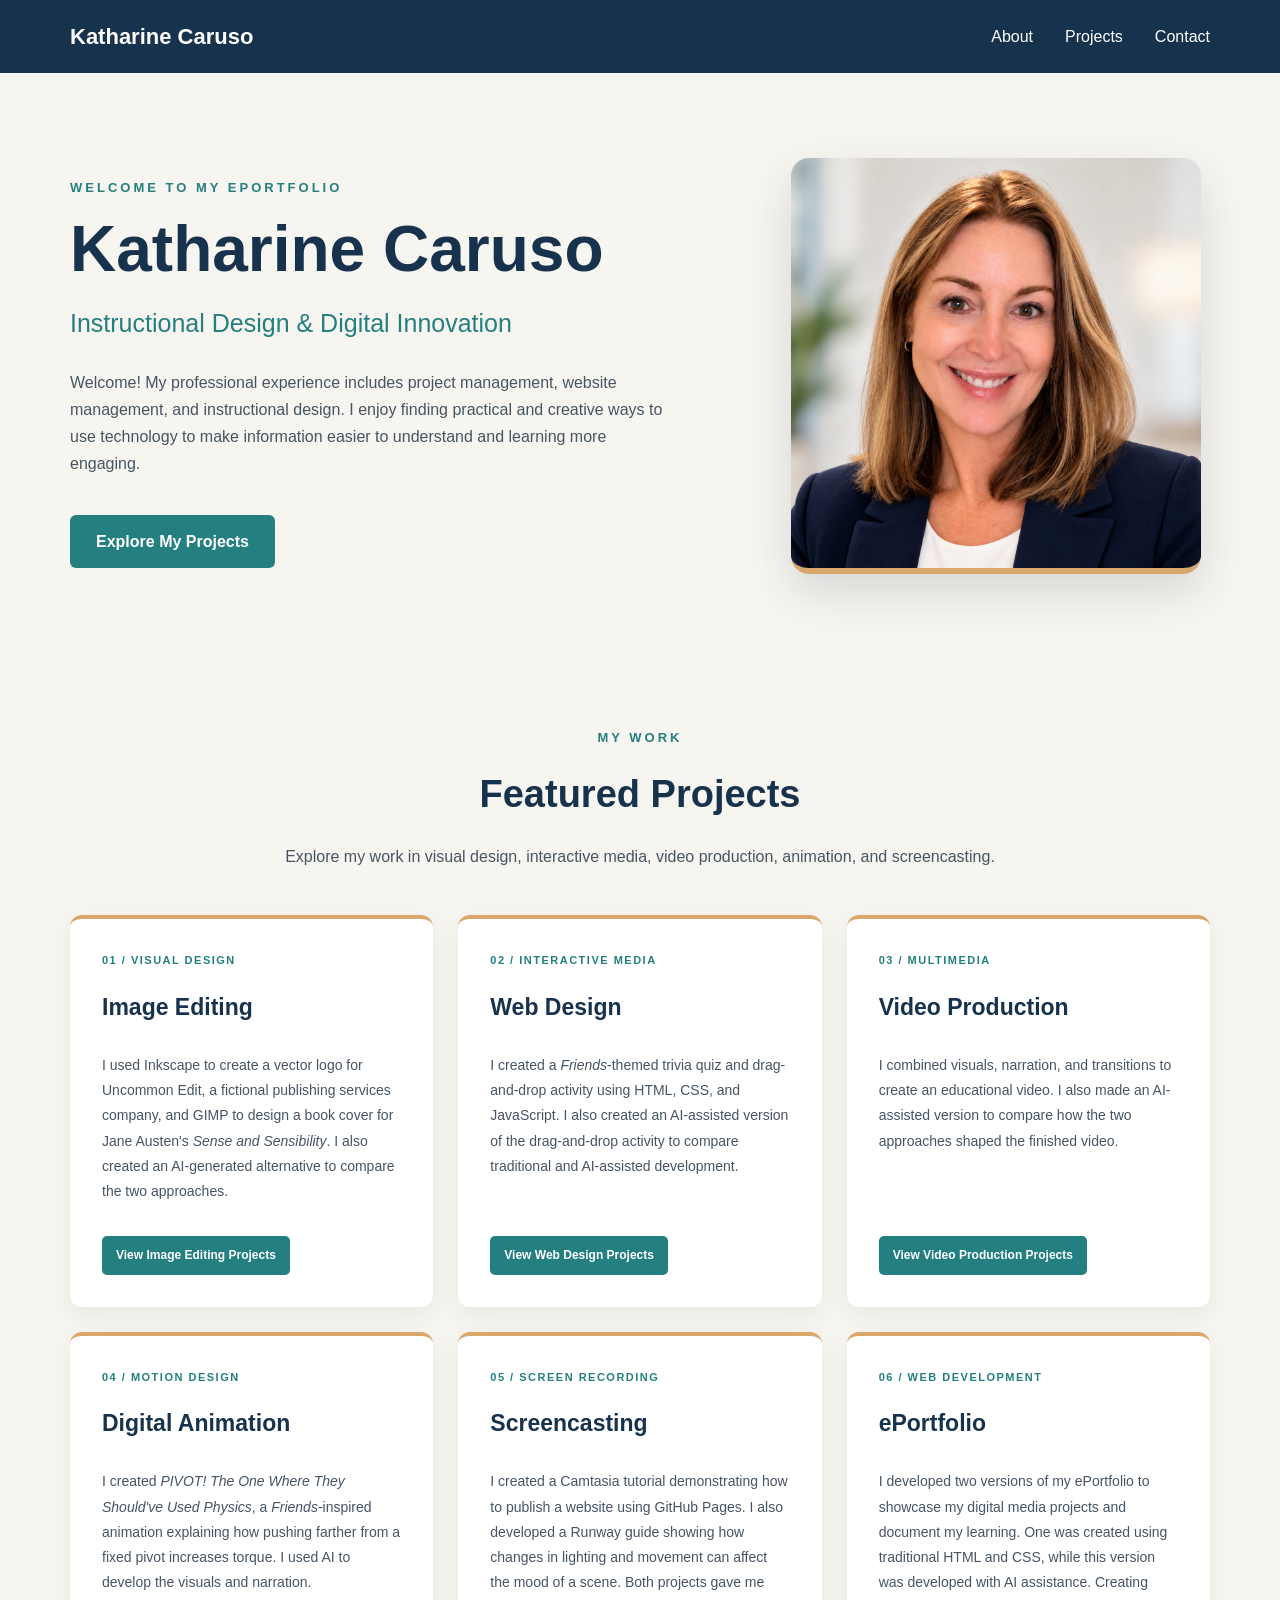
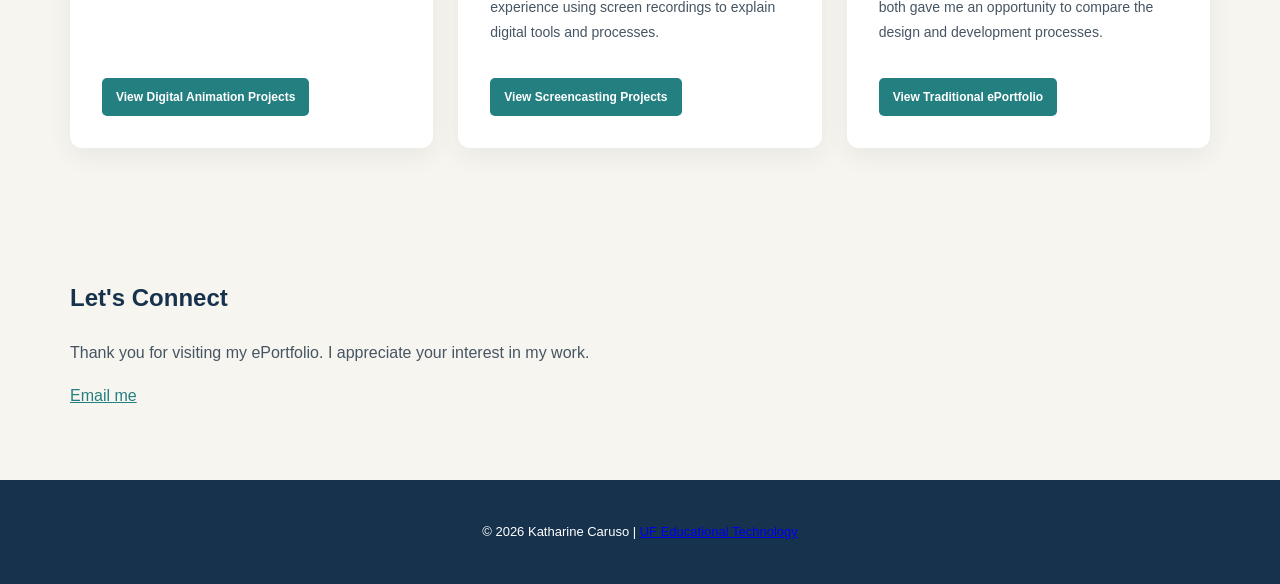
==== index.html @ aca5d49a "Update index.html" ====
<!DOCTYPE html>
<html lang="en">
<head>
    <meta charset="UTF-8">
    <meta name="viewport" content="width=device-width, initial-scale=1.0">
    <title>Katharine Caruso | Instructional Design & Digital Innovation</title>
    <link rel="stylesheet" href="style.css">
    <style>
        #projects .project-card {
            display: flex;
            flex-direction: column;
        }

        #projects .project-card:hover {
            transform: none;
        }

        #projects .project-links {
            margin-top: auto;
            padding-top: 18px;
        }

        #contact a {
            color: var(--teal);
            overflow-wrap: anywhere;
        }
    </style>
</head>
<body>

    <header class="site-header">
        <nav class="navigation">
            <a class="site-name" href="index.html">Katharine Caruso</a>

            <div class="nav-links">
                <a href="#about">About</a>
                <a href="#projects">Projects</a>
                <a href="#contact">Contact</a>
            </div>
        </nav>
    </header>

    <main>
        <section class="hero" id="about">
            <div class="hero-text">
                <p class="eyebrow">WELCOME TO MY EPORTFOLIO</p>

                <h1>Katharine Caruso</h1>

                <h2>Instructional Design &amp; Digital Innovation</h2>

                <p>
                    Welcome! My professional experience includes project
                    management, website management, and instructional design.
                    I enjoy finding practical and creative ways to use
                    technology to make information easier to understand
                    and learning more engaging.
                </p>

                <a class="primary-button" href="#projects">
                    Explore My Projects
                </a>
            </div>

            <div class="hero-photo">
                <img src="kate-headshot.png"
                     alt="Professional portrait of Katharine Caruso">
            </div>
        </section>

        <section class="projects" id="projects">
            <div class="section-heading">
                <p class="eyebrow">MY WORK</p>
                <h2>Featured Projects</h2>
                <p>
                    Explore my work in visual design, interactive media,
                    video production, animation, and screencasting.
                </p>
            </div>

            <div class="project-grid">

                <article class="project-card">
                    <span class="project-number">01 / VISUAL DESIGN</span>
                    <h3>Image Editing</h3>
                    <p>
                        I used Inkscape to create a vector logo for
                        Uncommon Edit, a fictional publishing services
                        company, and GIMP to design a book cover for
                        Jane Austen's <em>Sense and Sensibility</em>.
                        I also created an AI-generated alternative
                        to compare the two approaches.
                    </p>

                    <div class="project-links">
                        <a href="image.html" class="project-link">View Image Editing Projects</a>
                    </div>
                </article>

                <article class="project-card">
                    <span class="project-number">02 / INTERACTIVE MEDIA</span>
                    <h3>Web Design</h3>
                    <p>
                        I created a <em>Friends</em>-themed trivia quiz
                        and drag-and-drop activity using HTML, CSS,
                        and JavaScript. I also created an AI-assisted
                        version of the drag-and-drop activity to compare
                        traditional and AI-assisted development.
                    </p>

                    <div class="project-links">
                        <a href="web.html" class="project-link">View Web Design Projects</a>
                    </div>
                </article>

                <article class="project-card">
                    <span class="project-number">03 / MULTIMEDIA</span>
                    <h3>Video Production</h3>
                    <p>
                        I combined visuals, narration, and transitions
                        to create an educational video. I also made an
                        AI-assisted version to compare how the two
                        approaches shaped the finished video.
                    </p>

                    <div class="project-links">
                        <a href="video.html" class="project-link">View Video Production Projects</a>
                    </div>
                </article>

                <article class="project-card">
                    <span class="project-number">04 / MOTION DESIGN</span>
                    <h3>Digital Animation</h3>
                    <p>
                        I created <em>PIVOT! The One Where They Should've
                        Used Physics</em>, a <em>Friends</em>-inspired
                        animation explaining how pushing farther from
                        a fixed pivot increases torque. I used AI
                        to develop the visuals and narration.
                    </p>

                    <div class="project-links">
                        <a href="animation.html" class="project-link">View Digital Animation Projects</a>
                    </div>
                </article>

                <article class="project-card">
                    <span class="project-number">05 / SCREEN RECORDING</span>
                    <h3>Screencasting</h3>
                    <p>
                        I created a Camtasia tutorial demonstrating
                        how to publish a website using GitHub Pages.
                        I also developed a Runway guide showing how
                        changes in lighting and movement can affect
                        the mood of a scene. Both projects gave me
                        experience using screen recordings to explain
                        digital tools and processes.
                    </p>

                    <div class="project-links">
                        <a href="screencast.html" class="project-link">View Screencasting Projects</a>
                    </div>
                </article>

                <article class="project-card">
                    <span class="project-number">06 / WEB DEVELOPMENT</span>
                    <h3>ePortfolio</h3>
                    <p>
                        I developed two versions of my ePortfolio
                        to showcase my digital media projects and
                        document my learning. One was created using
                        traditional HTML and CSS, while this version
                        was developed with AI assistance. Creating
                        both gave me an opportunity to compare the
                        design and development processes.
                    </p>

                    <div class="project-links">
                        <a href="https://katecaruso.github.io/"
                           class="project-link">
                            View Traditional ePortfolio
                        </a>
                    </div>
                </article>

            </div>
        </section>

        <section class="contact" id="contact">
            <h2>Let's Connect</h2>
            <p>
                Thank you for visiting my ePortfolio.
                I appreciate your interest in my work.
            </p>
            <p>
                <a href="mailto:katharinecaruso@ufl.edu">Email me</a>
            </p>
        </section>
    </main>

    <footer class="site-footer">
        <p>
            &copy; 2026 Katharine Caruso |
            <a href="https://education.ufl.edu/educational-technology/">
                UF Educational Technology
            </a>
        </p>
    </footer>

</body>
</html>
---- style.css ----
/* Kate Caruso - AI-Enhanced ePortfolio */

:root {
    --navy: #17324D;
    --teal: #247F80;
    --ivory: #F7F5EF;
    --gold: #D9A76C;
    --text: #465563;
}

* {
    box-sizing: border-box;
}

html {
    scroll-behavior: smooth;
}

body {
    margin: 0;
    background: var(--ivory);
    color: var(--text);
    font-family: 'Segoe UI', Arial, sans-serif;
    line-height: 1.7;
}

/* Navigation */

.site-header {
    background: var(--navy);
}

.navigation {
    max-width: 1200px;
    margin: 0 auto;
    padding: 18px 30px;
    display: flex;
    justify-content: space-between;
    align-items: center;
}

.site-name {
    color: white;
    font-size: 22px;
    font-weight: 600;
    text-decoration: none;
}

.nav-links {
    display: flex;
    gap: 32px;
}

.nav-links a {
    color: white;
    text-decoration: none;
}

.nav-links a:hover {
    color: var(--gold);
}

/* Introduction */

.hero {
    max-width: 1200px;
    margin: 0 auto;
    padding: 85px 30px;
    display: grid;
    grid-template-columns: 1.2fr 0.8fr;
    gap: 70px;
    align-items: center;
}

.eyebrow {
    color: var(--teal);
    font-size: 13px;
    font-weight: 700;
    letter-spacing: 3px;
}

.hero h1 {
    color: var(--navy);
    font-size: 64px;
    line-height: 1.1;
    margin: 15px 0;
}

.hero h2 {
    color: var(--teal);
    font-size: 25px;
    font-weight: 500;
    line-height: 1.4;
    margin-bottom: 28px;
}

.hero-text p {
    max-width: 600px;
}

.primary-button {
    display: inline-block;
    margin-top: 22px;
    padding: 13px 26px;
    background: var(--teal);
    color: white;
    text-decoration: none;
    border-radius: 6px;
    font-weight: 600;
}

.primary-button:hover {
    background: var(--navy);
}

/* Headshot */

.hero-photo img {
    display: block;
    width: 100%;
    max-width: 410px;
    margin: 0 auto;
    border-radius: 18px;
    border-bottom: 6px solid var(--gold);
    box-shadow: 0 18px 45px rgba(23, 50, 77, 0.15);
}

/* Temporary styling for lower sections */

.projects,
.contact {
    max-width: 1200px;
    margin: 0 auto;
    padding: 55px 30px;
}

.projects h2,
.contact h2 {
    color: var(--navy);
}

.site-footer {
    padding: 28px;
    text-align: center;
    background: var(--navy);
    color: white;
    font-size: 13px;
}

/* Smaller screens */

@media (max-width: 768px) {
    .navigation {
        flex-direction: column;
        gap: 15px;
    }

    .nav-links {
        gap: 18px;
        flex-wrap: wrap;
        justify-content: center;
    }

    .hero {
        grid-template-columns: 1fr;
        padding: 45px 24px;
        gap: 35px;
    }

    .hero h1 {
        font-size: 46px;
    }

    .hero-photo img {
        max-width: 330px;
    }
}

/* Featured Project Cards */

.section-heading {
    text-align: center;
    margin-bottom: 45px;
}

.section-heading h2 {
    font-size: 38px;
    margin: 10px 0;
}

.project-grid {
    display: grid;
    grid-template-columns: repeat(3, 1fr);
    gap: 25px;
}

.project-card {
    background: #FFFFFF;
    padding: 32px;
    border-radius: 12px;
    border-top: 4px solid var(--gold);
    box-shadow: 0 8px 25px rgba(23, 50, 77, 0.07);
    transition: transform 0.3s ease, box-shadow 0.3s ease;
}

.project-card:hover {
    transform: translateY(-6px);
    box-shadow: 0 15px 35px rgba(23, 50, 77, 0.13);
}

.project-number {
    color: var(--teal);
    font-size: 11px;
    font-weight: 700;
    letter-spacing: 1.5px;
}

.project-card h3 {
    color: var(--navy);
    font-size: 23px;
    margin: 18px 0 12px;
}

.project-card p {
    font-size: 14px;
    line-height: 1.8;
}

.project-status {
    display: inline-block;
    margin-top: 15px;
    padding: 6px 14px;
    border-radius: 20px;
    background: #E4F2EF;
    color: var(--teal);
    font-size: 12px;
    font-weight: 600;
}

.project-status.upcoming {
    background: #F4EEE5;
    color: #8A6740;
}

/* Responsive Project Grid */

@media (max-width: 900px) {
    .project-grid {
        grid-template-columns: repeat(2, 1fr);
    }
}

@media (max-width: 600px) {
    .project-grid {
        grid-template-columns: 1fr;
    }
}

/* Project Links */

.project-links {
    display: flex;
    flex-wrap: wrap;
    gap: 10px;
    margin-top: 18px;
}

.project-link {
    display: inline-block;
    padding: 9px 14px;
    background: var(--teal);
    color: #FFFFFF;
    text-decoration: none;
    border-radius: 5px;
    font-size: 12px;
    font-weight: 600;
    transition: background 0.2s ease;
}

.project-link:hover {
    background: var(--navy);
}

/* Image Editing page */

.image-editing .image-page {
    max-width: 1200px;
    margin: 0 auto;
    padding: clamp(36px, 6vw, 72px) clamp(20px, 4vw, 30px);
}

.image-editing h1,
.image-editing h2 {
    color: var(--navy);
    line-height: 1.2;
}

.image-editing .image-intro {
    max-width: 72ch;
}

.image-editing h1 {
    margin: 0 0 20px;
    font-size: clamp(36px, 6vw, 52px);
}

.image-editing h2 {
    margin: 0 0 20px;
    font-size: clamp(24px, 4vw, 32px);
}

.image-editing .image-project {
    margin-top: clamp(32px, 5vw, 56px);
    padding-top: clamp(24px, 4vw, 40px);
    border-top: 2px solid var(--gold);
}

.image-editing .logo-layout,
.image-editing .cover-layout {
    display: grid;
    gap: clamp(24px, 4vw, 48px);
}

.image-editing .logo-layout {
    grid-template-columns: minmax(0, 3fr) minmax(0, 2fr);
    align-items: center;
}

.image-editing .cover-layout {
    grid-template-columns: repeat(2, minmax(0, 1fr));
}

.image-editing .cover-layout h3 {
    margin: 0 0 16px;
    color: var(--teal);
    font-size: 20px;
    line-height: 1.35;
}

.image-editing .image-project img {
    display: block;
    width: 100%;
    height: auto;
}

.image-editing .logo-layout img {
    max-width: 390px;
    margin-inline: auto;
}

.image-editing .cover-layout img {
    max-width: 340px;
    margin: 0 auto 20px;
    aspect-ratio: 2 / 3;
    object-fit: contain;
    object-position: top center;
}

.image-editing .site-footer p {
    margin: 0;
}

.image-editing .site-footer a {
    color: var(--gold);
}

.image-editing .site-header a:focus-visible,
.image-editing .site-footer a:focus-visible {
    outline: 2px solid var(--gold);
    outline-offset: 4px;
}

@media (max-width: 640px) {
    .image-editing .logo-layout,
    .image-editing .cover-layout {
        grid-template-columns: minmax(0, 1fr);
    }
}
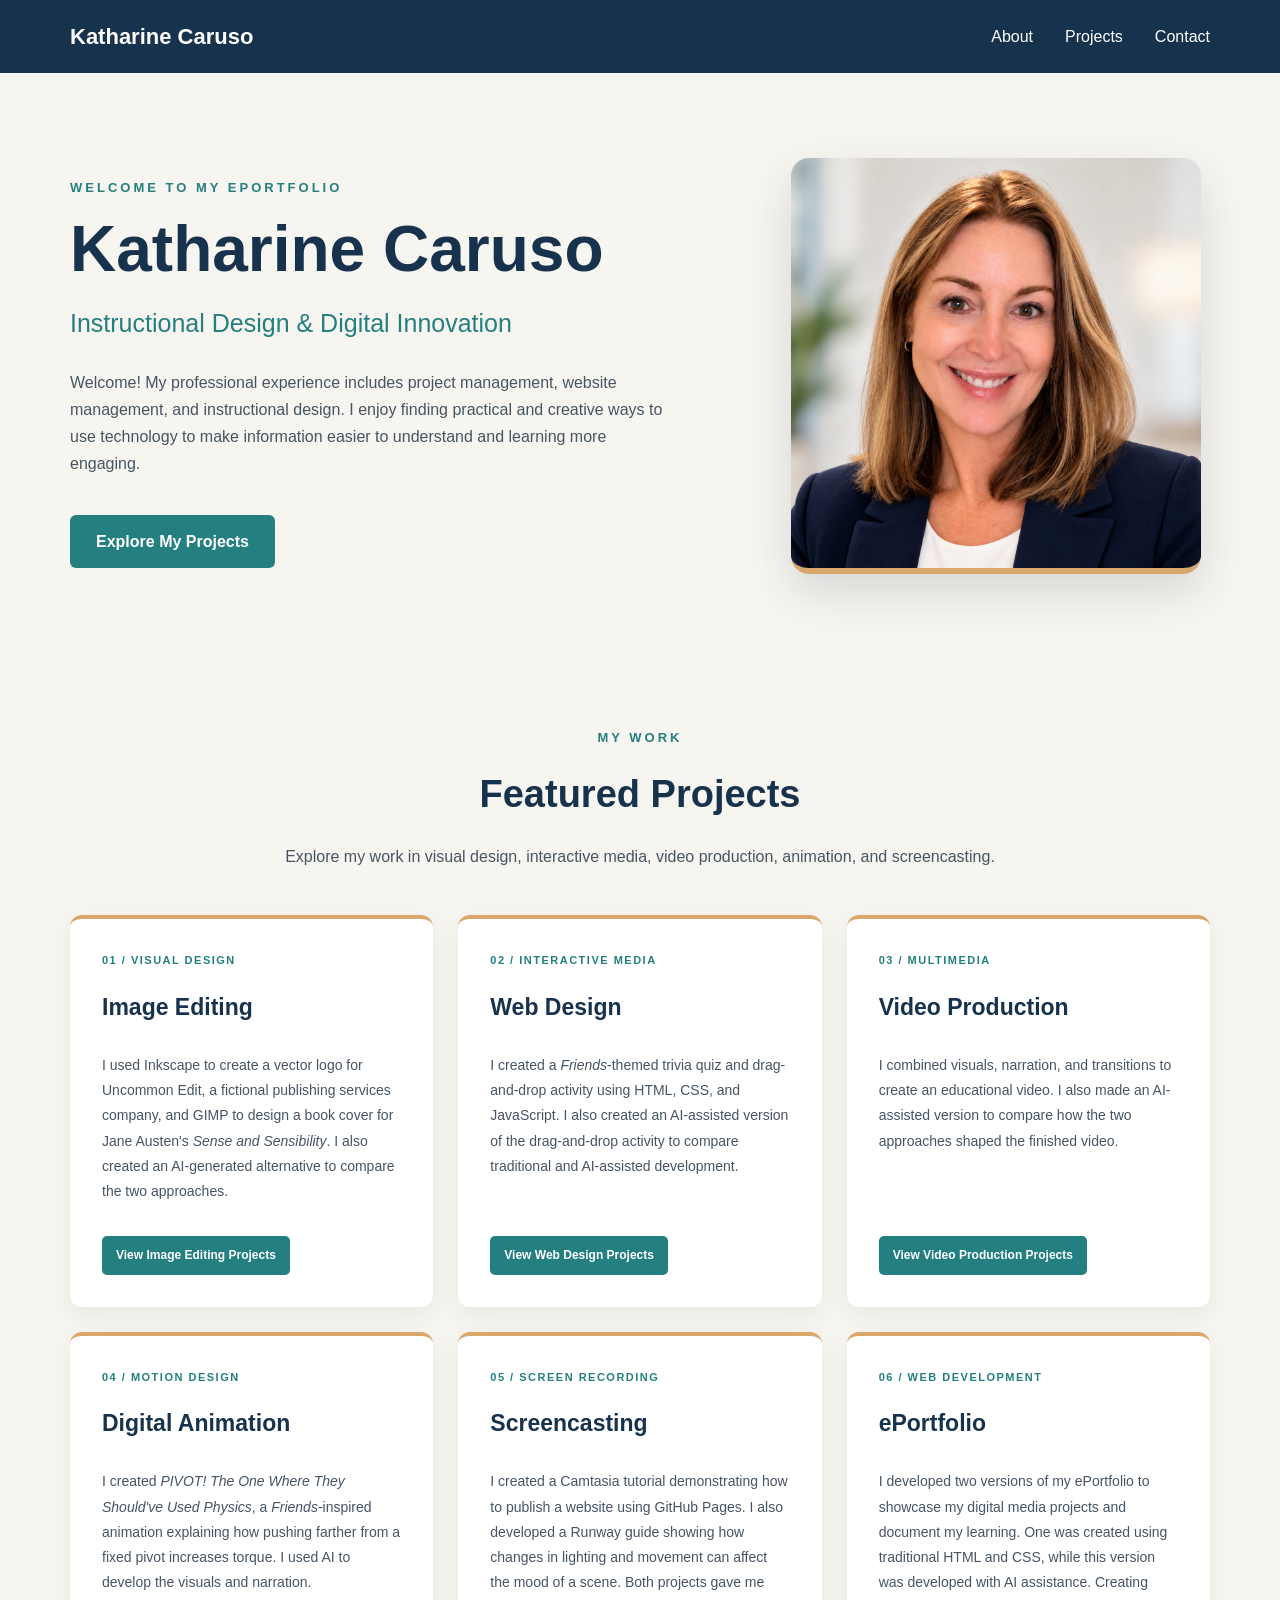
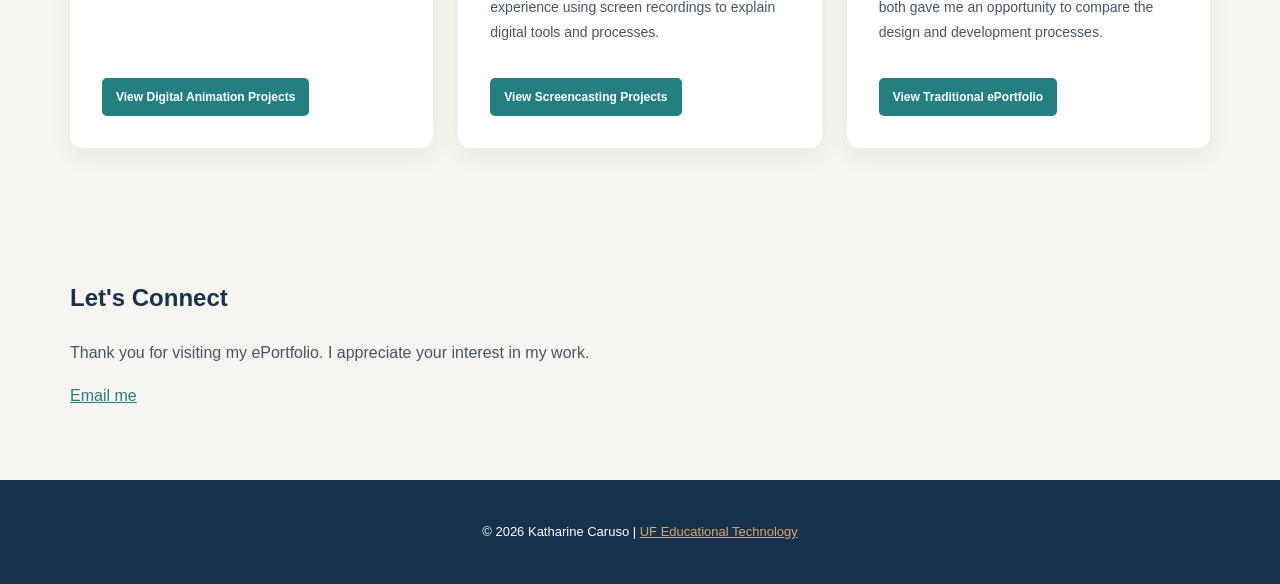
==== commit 45170f02: "Update index.html" ====
--- a/index.html
+++ b/index.html
@@ -24,6 +24,11 @@
             color: var(--teal);
             overflow-wrap: anywhere;
         }
+
+        .site-footer a:link,
+        .site-footer a:visited {
+            color: var(--gold);
+        }
     </style>
 </head>
 <body>
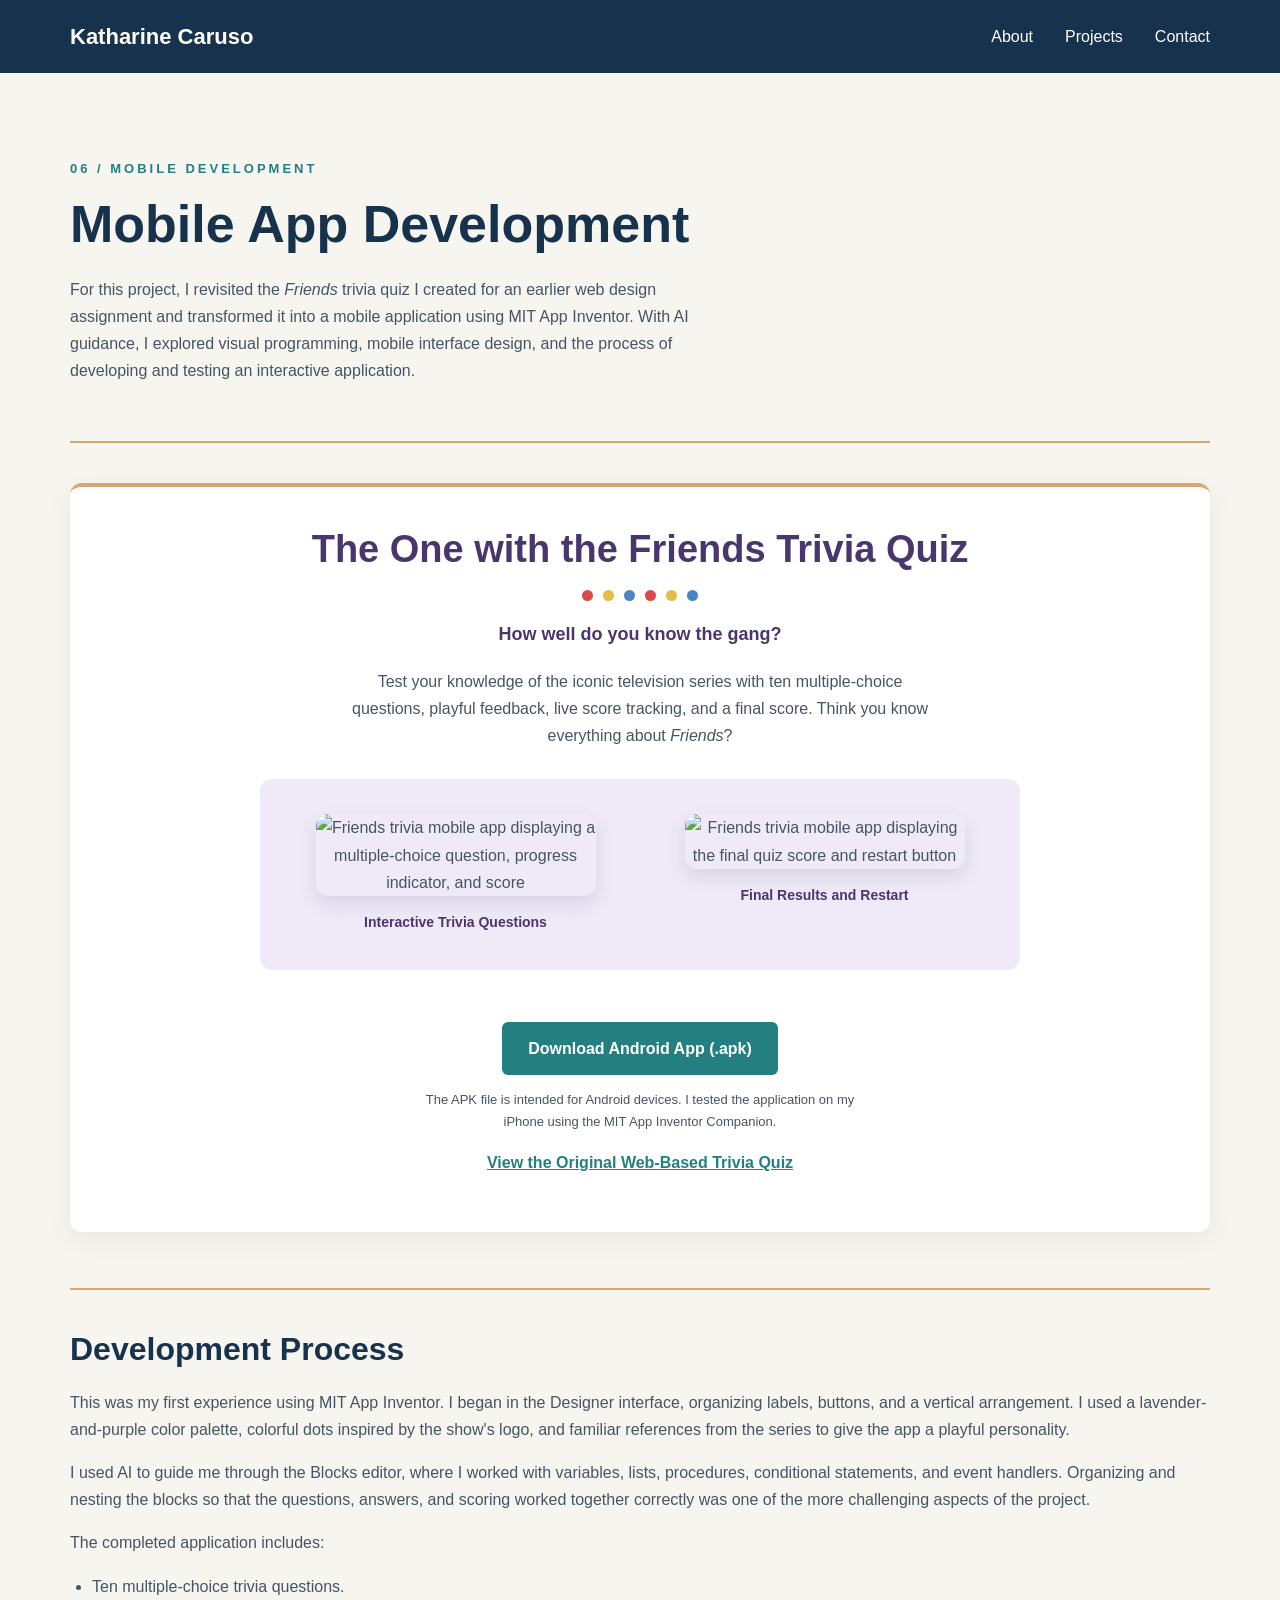
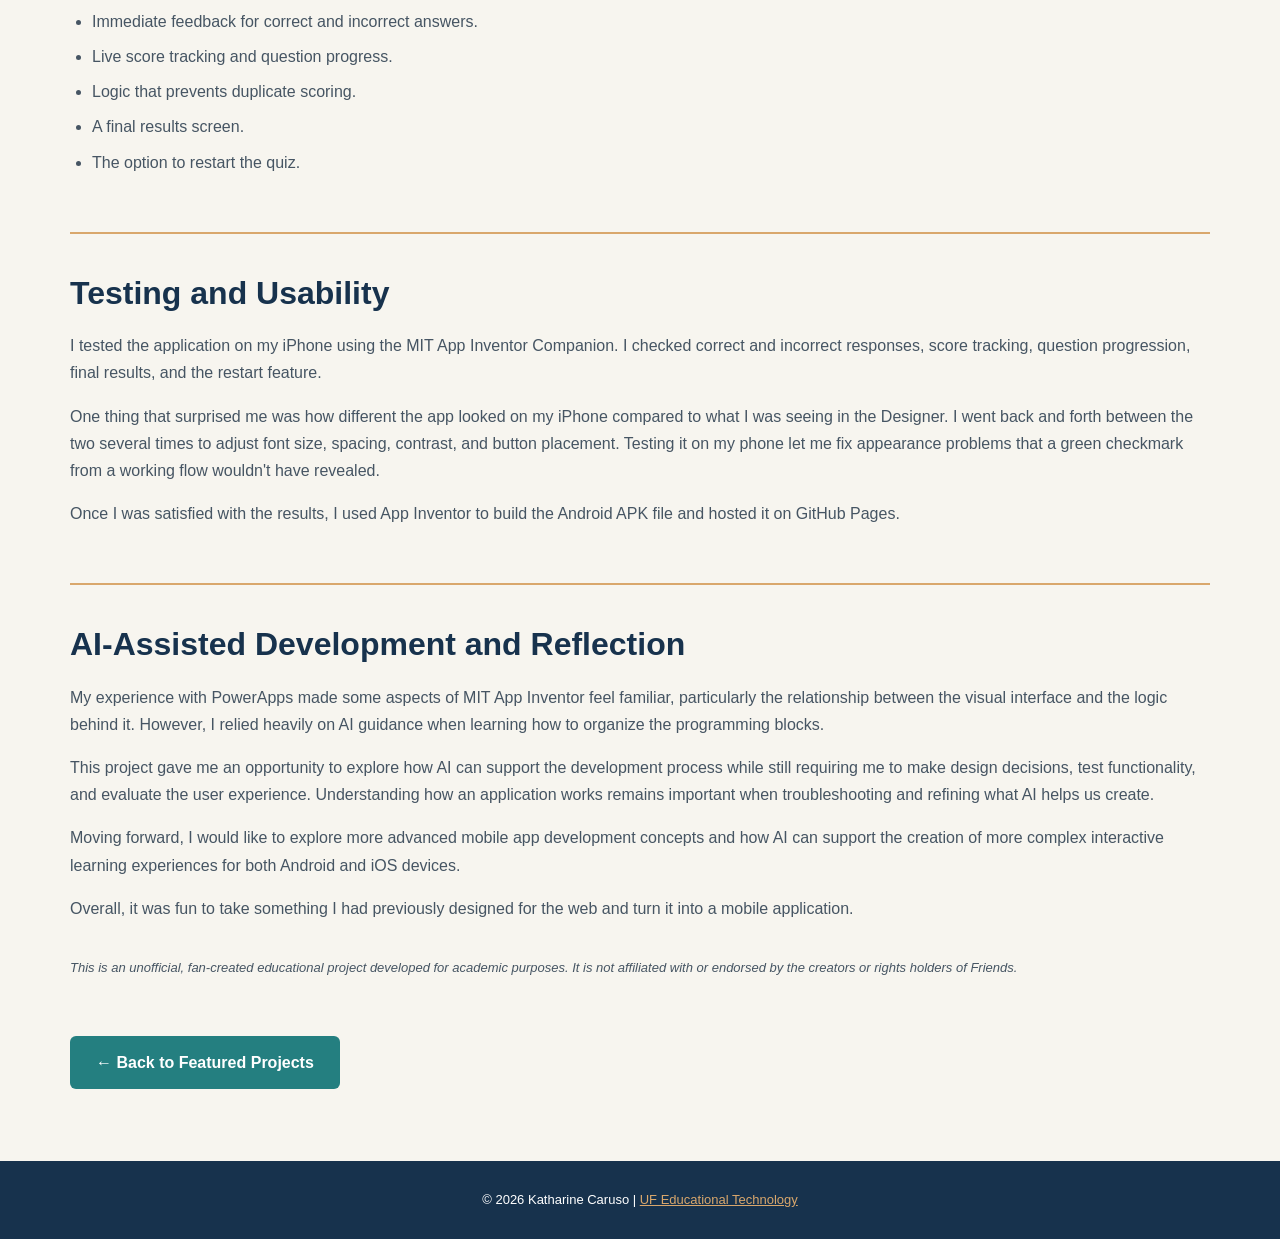
==== commit 714c0da5: "Add mobile app development to AI ePortfolio" ====
--- a/index.html
+++ b/index.html
@@ -3,204 +3,408 @@
 <head>
     <meta charset="UTF-8">
     <meta name="viewport" content="width=device-width, initial-scale=1.0">
-    <title>Katharine Caruso | Instructional Design & Digital Innovation</title>
+    <title>Mobile App Development | Katharine Caruso</title>
     <link rel="stylesheet" href="style.css">
+
     <style>
-        #projects .project-card {
+        .mobile-development .mobile-page {
+            max-width: 1200px;
+            margin: 0 auto;
+            padding: clamp(36px, 6vw, 72px) clamp(20px, 4vw, 30px);
+        }
+
+        .mobile-development h1,
+        .mobile-development h2 {
+            color: var(--navy);
+            line-height: 1.2;
+        }
+
+        .mobile-development h1 {
+            margin: 0 0 20px;
+            font-size: clamp(36px, 6vw, 52px);
+        }
+
+        .mobile-development h2 {
+            margin: 0 0 20px;
+            font-size: clamp(24px, 4vw, 32px);
+        }
+
+        .mobile-development .mobile-intro {
+            max-width: 72ch;
+        }
+
+        .mobile-development .mobile-section {
+            margin-top: clamp(32px, 5vw, 56px);
+            padding-top: clamp(24px, 4vw, 40px);
+            border-top: 2px solid var(--gold);
+        }
+
+        .mobile-development .app-showcase {
+            background: #FFFFFF;
+            padding: clamp(20px, 4vw, 40px);
+            border-radius: 12px;
+            border-top: 4px solid var(--gold);
+            box-shadow: 0 8px 25px rgba(23, 50, 77, 0.07);
+            text-align: center;
+        }
+
+        .mobile-development .app-title {
+            color: #49366F;
+            font-size: clamp(26px, 4vw, 38px);
+            margin: 0 0 12px;
+        }
+
+        .mobile-development .friends-dots {
             display: flex;
-            flex-direction: column;
-        }
-
-        #projects .project-card:hover {
-            transform: none;
-        }
-
-        #projects .project-links {
-            margin-top: auto;
-            padding-top: 18px;
-        }
-
-        #contact a {
+            justify-content: center;
+            gap: 10px;
+            margin: 18px 0;
+        }
+
+        .mobile-development .friends-dots span {
+            width: 11px;
+            height: 11px;
+            border-radius: 50%;
+        }
+
+        .mobile-development .dot-red {
+            background: #D94A4A;
+        }
+
+        .mobile-development .dot-yellow {
+            background: #E6BC43;
+        }
+
+        .mobile-development .dot-blue {
+            background: #4B83C3;
+        }
+
+        .mobile-development .app-tagline {
+            color: #49366F;
+            font-size: 18px;
+            font-weight: 600;
+        }
+
+        .mobile-development .app-description {
+            max-width: 65ch;
+            margin: 0 auto 28px;
+        }
+
+        .mobile-development .app-screenshots {
+            display: grid;
+            grid-template-columns: repeat(2, minmax(0, 1fr));
+            gap: clamp(20px, 4vw, 48px);
+            max-width: 760px;
+            margin: 30px auto;
+            padding: clamp(20px, 4vw, 35px);
+            background: #F0EAF8;
+            border-radius: 12px;
+        }
+
+        .mobile-development .app-screenshots figure {
+            margin: 0;
+        }
+
+        .mobile-development .app-screenshots img {
+            display: block;
+            width: 100%;
+            max-width: 280px;
+            height: auto;
+            margin: 0 auto;
+            border-radius: 12px;
+            box-shadow: 0 8px 20px rgba(23, 50, 77, 0.12);
+        }
+
+        .mobile-development figcaption {
+            margin-top: 15px;
+            color: #49366F;
+            font-size: 14px;
+            font-weight: 600;
+        }
+
+        .mobile-development .download-note {
+            font-size: 13px;
+            margin: 14px auto;
+            max-width: 60ch;
+        }
+
+        .mobile-development .text-link {
             color: var(--teal);
-            overflow-wrap: anywhere;
-        }
-
-        .site-footer a:link,
-        .site-footer a:visited {
+            font-weight: 600;
+        }
+
+        .mobile-development .feature-list {
+            padding-left: 22px;
+        }
+
+        .mobile-development .feature-list li {
+            margin-bottom: 8px;
+        }
+
+        .mobile-development .project-disclaimer {
+            margin-top: 35px;
+            font-size: 13px;
+            font-style: italic;
+        }
+
+        .mobile-development .back-link {
+            margin-top: 35px;
+        }
+
+        .mobile-development .site-footer p {
+            margin: 0;
+        }
+
+        .mobile-development .site-footer a {
             color: var(--gold);
+        }
+
+        .mobile-development a:focus-visible {
+            outline: 2px solid var(--teal);
+            outline-offset: 4px;
+        }
+
+        .mobile-development .site-header a:focus-visible,
+        .mobile-development .site-footer a:focus-visible {
+            outline-color: var(--gold);
+        }
+
+        @media (max-width: 640px) {
+            .mobile-development .app-screenshots {
+                grid-template-columns: minmax(0, 1fr);
+            }
         }
     </style>
 </head>
-<body>
+
+<body class="mobile-development">
 
     <header class="site-header">
-        <nav class="navigation">
-            <a class="site-name" href="index.html">Katharine Caruso</a>
+        <nav class="navigation" aria-label="Main navigation">
+            <a class="site-name" href="index.html">
+                Katharine Caruso
+            </a>
 
             <div class="nav-links">
-                <a href="#about">About</a>
-                <a href="#projects">Projects</a>
-                <a href="#contact">Contact</a>
+                <a href="index.html#about">About</a>
+                <a href="index.html#projects">Projects</a>
+                <a href="index.html#contact">Contact</a>
             </div>
         </nav>
     </header>
 
-    <main>
-        <section class="hero" id="about">
-            <div class="hero-text">
-                <p class="eyebrow">WELCOME TO MY EPORTFOLIO</p>
-
-                <h1>Katharine Caruso</h1>
-
-                <h2>Instructional Design &amp; Digital Innovation</h2>
+    <main class="mobile-page">
+
+        <section class="mobile-intro">
+            <p class="eyebrow">06 / MOBILE DEVELOPMENT</p>
+
+            <h1>Mobile App Development</h1>
+
+            <p>
+                For this project, I revisited the
+                <em>Friends</em> trivia quiz I created for an
+                earlier web design assignment and transformed
+                it into a mobile application using MIT App Inventor.
+                With AI guidance, I explored visual programming,
+                mobile interface design, and the process of
+                developing and testing an interactive application.
+            </p>
+        </section>
+
+        <section class="mobile-section">
+
+            <div class="app-showcase">
+
+                <h2 class="app-title">
+                    The One with the Friends Trivia Quiz
+                </h2>
+
+                <div class="friends-dots" aria-hidden="true">
+                    <span class="dot-red"></span>
+                    <span class="dot-yellow"></span>
+                    <span class="dot-blue"></span>
+                    <span class="dot-red"></span>
+                    <span class="dot-yellow"></span>
+                    <span class="dot-blue"></span>
+                </div>
+
+                <p class="app-tagline">
+                    How well do you know the gang?
+                </p>
+
+                <p class="app-description">
+                    Test your knowledge of the iconic television
+                    series with ten multiple-choice questions,
+                    playful feedback, live score tracking, and
+                    a final score. Think you know everything
+                    about <em>Friends</em>?
+                </p>
+
+                <div class="app-screenshots">
+
+                    <figure>
+                        <img
+                            src="../mobile-app/quiz-screen.png"
+                            alt="Friends trivia mobile app displaying a multiple-choice question, progress indicator, and score">
+                        <figcaption>
+                            Interactive Trivia Questions
+                        </figcaption>
+                    </figure>
+
+                    <figure>
+                        <img
+                            src="../mobile-app/results-screen.png"
+                            alt="Friends trivia mobile app displaying the final quiz score and restart button">
+                        <figcaption>
+                            Final Results and Restart
+                        </figcaption>
+                    </figure>
+
+                </div>
+
+                <a class="primary-button"
+                   href="../mobile-app/FriendsTriviaQuiz.apk"
+                   download>
+                    Download Android App (.apk)
+                </a>
+
+                <p class="download-note">
+                    The APK file is intended for Android devices.
+                    I tested the application on my iPhone using
+                    the MIT App Inventor Companion.
+                </p>
 
                 <p>
-                    Welcome! My professional experience includes project
-                    management, website management, and instructional design.
-                    I enjoy finding practical and creative ways to use
-                    technology to make information easier to understand
-                    and learning more engaging.
+                    <a class="text-link" href="../friends-quiz/">
+                        View the Original Web-Based Trivia Quiz
+                    </a>
                 </p>
 
-                <a class="primary-button" href="#projects">
-                    Explore My Projects
-                </a>
             </div>
 
-            <div class="hero-photo">
-                <img src="kate-headshot.png"
-                     alt="Professional portrait of Katharine Caruso">
-            </div>
         </section>
 
-        <section class="projects" id="projects">
-            <div class="section-heading">
-                <p class="eyebrow">MY WORK</p>
-                <h2>Featured Projects</h2>
-                <p>
-                    Explore my work in visual design, interactive media,
-                    video production, animation, and screencasting.
-                </p>
-            </div>
-
-            <div class="project-grid">
-
-                <article class="project-card">
-                    <span class="project-number">01 / VISUAL DESIGN</span>
-                    <h3>Image Editing</h3>
-                    <p>
-                        I used Inkscape to create a vector logo for
-                        Uncommon Edit, a fictional publishing services
-                        company, and GIMP to design a book cover for
-                        Jane Austen's <em>Sense and Sensibility</em>.
-                        I also created an AI-generated alternative
-                        to compare the two approaches.
-                    </p>
-
-                    <div class="project-links">
-                        <a href="image.html" class="project-link">View Image Editing Projects</a>
-                    </div>
-                </article>
-
-                <article class="project-card">
-                    <span class="project-number">02 / INTERACTIVE MEDIA</span>
-                    <h3>Web Design</h3>
-                    <p>
-                        I created a <em>Friends</em>-themed trivia quiz
-                        and drag-and-drop activity using HTML, CSS,
-                        and JavaScript. I also created an AI-assisted
-                        version of the drag-and-drop activity to compare
-                        traditional and AI-assisted development.
-                    </p>
-
-                    <div class="project-links">
-                        <a href="web.html" class="project-link">View Web Design Projects</a>
-                    </div>
-                </article>
-
-                <article class="project-card">
-                    <span class="project-number">03 / MULTIMEDIA</span>
-                    <h3>Video Production</h3>
-                    <p>
-                        I combined visuals, narration, and transitions
-                        to create an educational video. I also made an
-                        AI-assisted version to compare how the two
-                        approaches shaped the finished video.
-                    </p>
-
-                    <div class="project-links">
-                        <a href="video.html" class="project-link">View Video Production Projects</a>
-                    </div>
-                </article>
-
-                <article class="project-card">
-                    <span class="project-number">04 / MOTION DESIGN</span>
-                    <h3>Digital Animation</h3>
-                    <p>
-                        I created <em>PIVOT! The One Where They Should've
-                        Used Physics</em>, a <em>Friends</em>-inspired
-                        animation explaining how pushing farther from
-                        a fixed pivot increases torque. I used AI
-                        to develop the visuals and narration.
-                    </p>
-
-                    <div class="project-links">
-                        <a href="animation.html" class="project-link">View Digital Animation Projects</a>
-                    </div>
-                </article>
-
-                <article class="project-card">
-                    <span class="project-number">05 / SCREEN RECORDING</span>
-                    <h3>Screencasting</h3>
-                    <p>
-                        I created a Camtasia tutorial demonstrating
-                        how to publish a website using GitHub Pages.
-                        I also developed a Runway guide showing how
-                        changes in lighting and movement can affect
-                        the mood of a scene. Both projects gave me
-                        experience using screen recordings to explain
-                        digital tools and processes.
-                    </p>
-
-                    <div class="project-links">
-                        <a href="screencast.html" class="project-link">View Screencasting Projects</a>
-                    </div>
-                </article>
-
-                <article class="project-card">
-                    <span class="project-number">06 / WEB DEVELOPMENT</span>
-                    <h3>ePortfolio</h3>
-                    <p>
-                        I developed two versions of my ePortfolio
-                        to showcase my digital media projects and
-                        document my learning. One was created using
-                        traditional HTML and CSS, while this version
-                        was developed with AI assistance. Creating
-                        both gave me an opportunity to compare the
-                        design and development processes.
-                    </p>
-
-                    <div class="project-links">
-                        <a href="https://katecaruso.github.io/"
-                           class="project-link">
-                            View Traditional ePortfolio
-                        </a>
-                    </div>
-                </article>
-
-            </div>
+        <section class="mobile-section">
+
+            <h2>Development Process</h2>
+
+            <p>
+                This was my first experience using MIT App Inventor.
+                I began in the Designer interface, organizing
+                labels, buttons, and a vertical arrangement.
+                I used a lavender-and-purple color palette,
+                colorful dots inspired by the show's logo,
+                and familiar references from the series to
+                give the app a playful personality.
+            </p>
+
+            <p>
+                I used AI to guide me through the Blocks editor,
+                where I worked with variables, lists, procedures,
+                conditional statements, and event handlers.
+                Organizing and nesting the blocks so that the
+                questions, answers, and scoring worked together
+                correctly was one of the more challenging
+                aspects of the project.
+            </p>
+
+            <p>The completed application includes:</p>
+
+            <ul class="feature-list">
+                <li>Ten multiple-choice trivia questions.</li>
+                <li>Immediate feedback for correct and incorrect answers.</li>
+                <li>Live score tracking and question progress.</li>
+                <li>Logic that prevents duplicate scoring.</li>
+                <li>A final results screen.</li>
+                <li>The option to restart the quiz.</li>
+            </ul>
+
         </section>
 
-        <section class="contact" id="contact">
-            <h2>Let's Connect</h2>
-            <p>
-                Thank you for visiting my ePortfolio.
-                I appreciate your interest in my work.
-            </p>
-            <p>
-                <a href="mailto:katharinecaruso@ufl.edu">Email me</a>
-            </p>
+        <section class="mobile-section">
+
+            <h2>Testing and Usability</h2>
+
+            <p>
+                I tested the application on my iPhone using
+                the MIT App Inventor Companion. I checked
+                correct and incorrect responses, score tracking,
+                question progression, final results, and the
+                restart feature.
+            </p>
+
+            <p>
+                One thing that surprised me was how different
+                the app looked on my iPhone compared to what
+                I was seeing in the Designer. I went back and
+                forth between the two several times to adjust
+                font size, spacing, contrast, and button placement.
+                Testing it on my phone let me fix appearance
+                problems that a green checkmark from a working
+                flow wouldn't have revealed.
+            </p>
+
+            <p>
+                Once I was satisfied with the results, I used
+                App Inventor to build the Android APK file
+                and hosted it on GitHub Pages.
+            </p>
+
         </section>
+
+        <section class="mobile-section">
+
+            <h2>AI-Assisted Development and Reflection</h2>
+
+            <p>
+                My experience with PowerApps made some aspects
+                of MIT App Inventor feel familiar, particularly
+                the relationship between the visual interface
+                and the logic behind it. However, I relied
+                heavily on AI guidance when learning how to
+                organize the programming blocks.
+            </p>
+
+            <p>
+                This project gave me an opportunity to explore
+                how AI can support the development process
+                while still requiring me to make design decisions,
+                test functionality, and evaluate the user experience.
+                Understanding how an application works remains
+                important when troubleshooting and refining
+                what AI helps us create.
+            </p>
+
+            <p>
+                Moving forward, I would like to explore more
+                advanced mobile app development concepts and
+                how AI can support the creation of more complex
+                interactive learning experiences for both
+                Android and iOS devices.
+            </p>
+
+            <p>
+                Overall, it was fun to take something I had
+                previously designed for the web and turn it
+                into a mobile application.
+            </p>
+
+        </section>
+
+        <p class="project-disclaimer">
+            This is an unofficial, fan-created educational
+            project developed for academic purposes.
+            It is not affiliated with or endorsed by
+            the creators or rights holders of
+            <em>Friends</em>.
+        </p>
+
+        <div class="back-link">
+            <a class="primary-button" href="index.html#projects">
+                &larr; Back to Featured Projects
+            </a>
+        </div>
+
     </main>
 
     <footer class="site-footer">
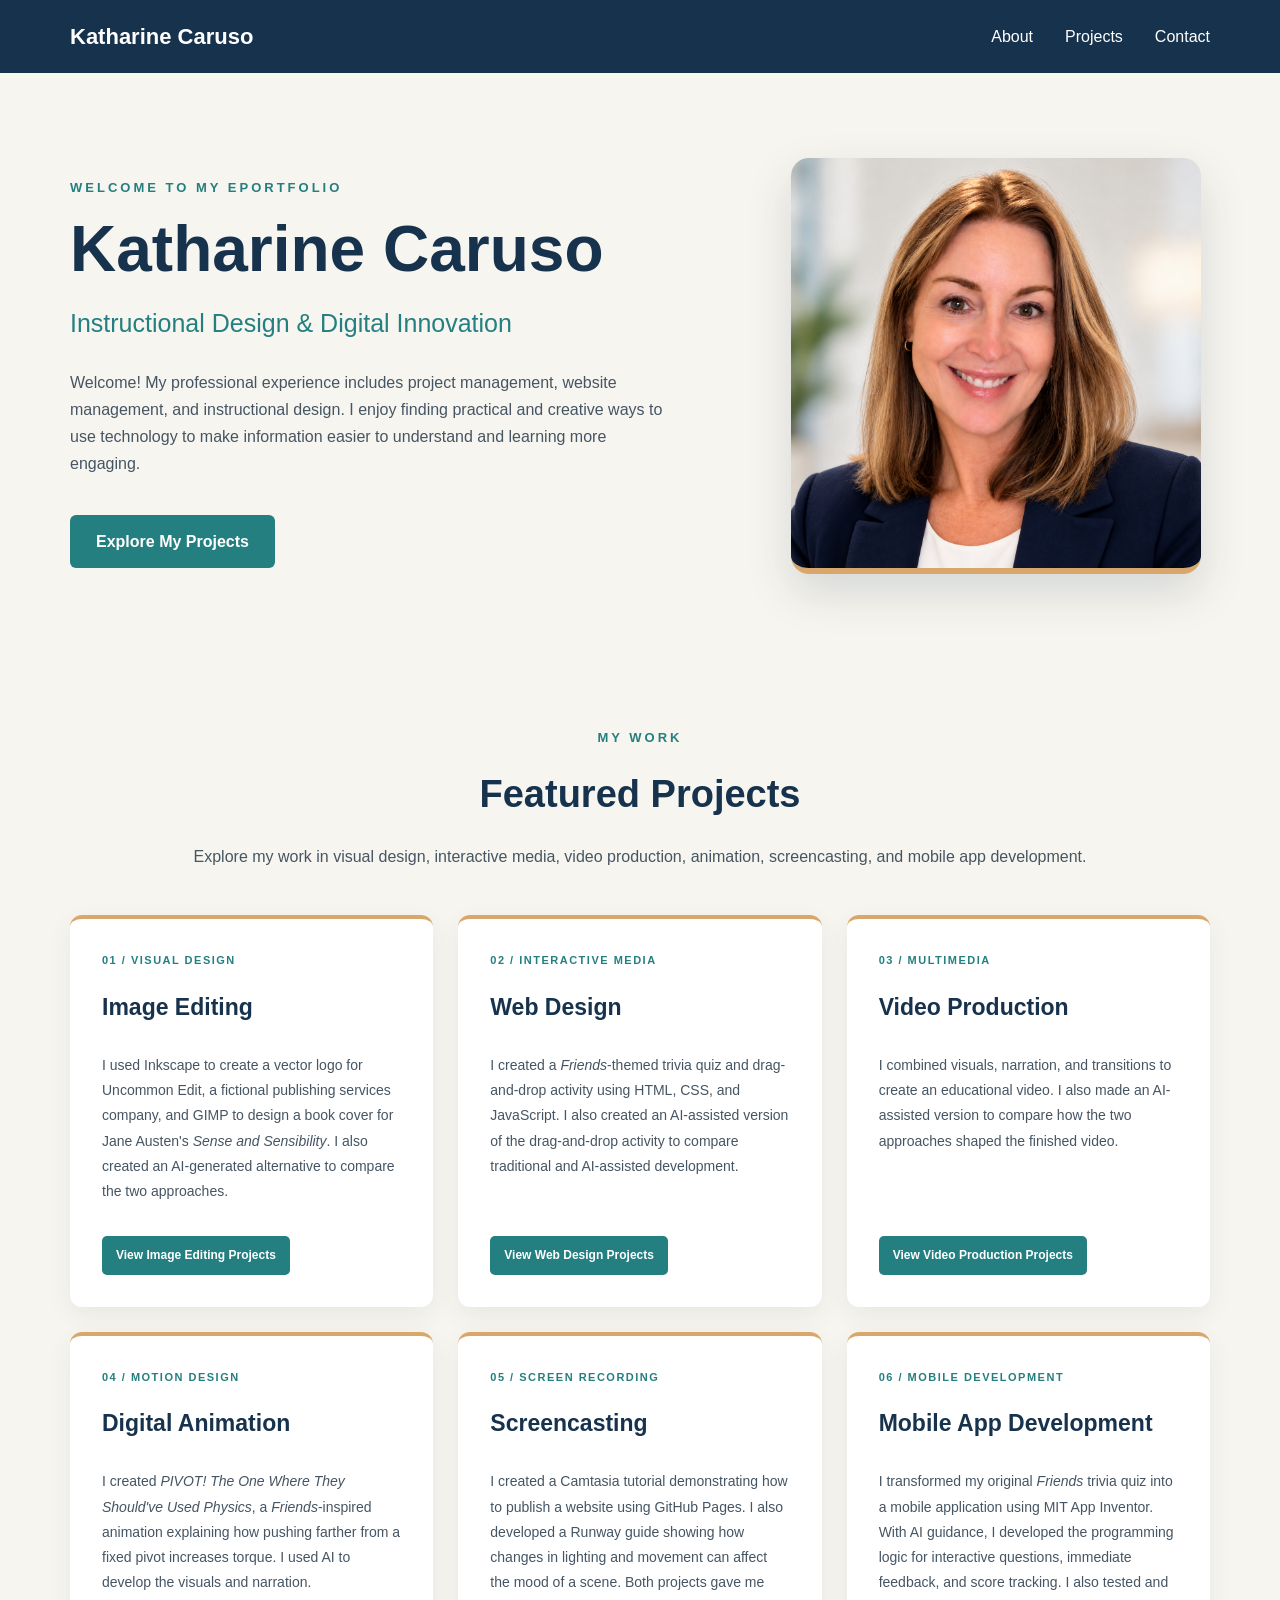
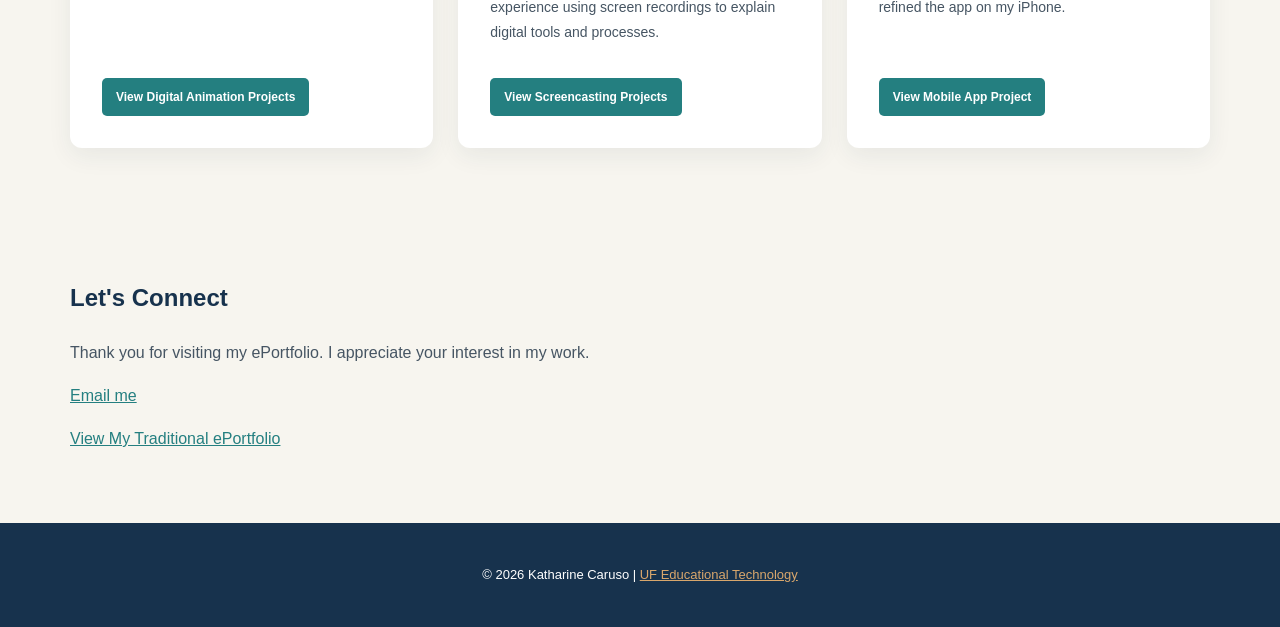
==== commit 754bbd93: "Update index.html" ====
--- a/index.html
+++ b/index.html
@@ -1,410 +1,209 @@
+
 <!DOCTYPE html>
 <html lang="en">
 <head>
     <meta charset="UTF-8">
     <meta name="viewport" content="width=device-width, initial-scale=1.0">
-    <title>Mobile App Development | Katharine Caruso</title>
+    <title>Katharine Caruso | Instructional Design & Digital Innovation</title>
     <link rel="stylesheet" href="style.css">
 
     <style>
-        .mobile-development .mobile-page {
-            max-width: 1200px;
-            margin: 0 auto;
-            padding: clamp(36px, 6vw, 72px) clamp(20px, 4vw, 30px);
-        }
-
-        .mobile-development h1,
-        .mobile-development h2 {
-            color: var(--navy);
-            line-height: 1.2;
-        }
-
-        .mobile-development h1 {
-            margin: 0 0 20px;
-            font-size: clamp(36px, 6vw, 52px);
-        }
-
-        .mobile-development h2 {
-            margin: 0 0 20px;
-            font-size: clamp(24px, 4vw, 32px);
-        }
-
-        .mobile-development .mobile-intro {
-            max-width: 72ch;
-        }
-
-        .mobile-development .mobile-section {
-            margin-top: clamp(32px, 5vw, 56px);
-            padding-top: clamp(24px, 4vw, 40px);
-            border-top: 2px solid var(--gold);
-        }
-
-        .mobile-development .app-showcase {
-            background: #FFFFFF;
-            padding: clamp(20px, 4vw, 40px);
-            border-radius: 12px;
-            border-top: 4px solid var(--gold);
-            box-shadow: 0 8px 25px rgba(23, 50, 77, 0.07);
-            text-align: center;
-        }
-
-        .mobile-development .app-title {
-            color: #49366F;
-            font-size: clamp(26px, 4vw, 38px);
-            margin: 0 0 12px;
-        }
-
-        .mobile-development .friends-dots {
+        #projects .project-card {
             display: flex;
-            justify-content: center;
-            gap: 10px;
-            margin: 18px 0;
-        }
-
-        .mobile-development .friends-dots span {
-            width: 11px;
-            height: 11px;
-            border-radius: 50%;
-        }
-
-        .mobile-development .dot-red {
-            background: #D94A4A;
-        }
-
-        .mobile-development .dot-yellow {
-            background: #E6BC43;
-        }
-
-        .mobile-development .dot-blue {
-            background: #4B83C3;
-        }
-
-        .mobile-development .app-tagline {
-            color: #49366F;
-            font-size: 18px;
-            font-weight: 600;
-        }
-
-        .mobile-development .app-description {
-            max-width: 65ch;
-            margin: 0 auto 28px;
-        }
-
-        .mobile-development .app-screenshots {
-            display: grid;
-            grid-template-columns: repeat(2, minmax(0, 1fr));
-            gap: clamp(20px, 4vw, 48px);
-            max-width: 760px;
-            margin: 30px auto;
-            padding: clamp(20px, 4vw, 35px);
-            background: #F0EAF8;
-            border-radius: 12px;
-        }
-
-        .mobile-development .app-screenshots figure {
-            margin: 0;
-        }
-
-        .mobile-development .app-screenshots img {
-            display: block;
-            width: 100%;
-            max-width: 280px;
-            height: auto;
-            margin: 0 auto;
-            border-radius: 12px;
-            box-shadow: 0 8px 20px rgba(23, 50, 77, 0.12);
-        }
-
-        .mobile-development figcaption {
-            margin-top: 15px;
-            color: #49366F;
-            font-size: 14px;
-            font-weight: 600;
-        }
-
-        .mobile-development .download-note {
-            font-size: 13px;
-            margin: 14px auto;
-            max-width: 60ch;
-        }
-
-        .mobile-development .text-link {
+            flex-direction: column;
+        }
+
+        #projects .project-card:hover {
+            transform: none;
+        }
+
+        #projects .project-links {
+            margin-top: auto;
+            padding-top: 18px;
+        }
+
+        #contact a {
             color: var(--teal);
-            font-weight: 600;
-        }
-
-        .mobile-development .feature-list {
-            padding-left: 22px;
-        }
-
-        .mobile-development .feature-list li {
-            margin-bottom: 8px;
-        }
-
-        .mobile-development .project-disclaimer {
-            margin-top: 35px;
-            font-size: 13px;
-            font-style: italic;
-        }
-
-        .mobile-development .back-link {
-            margin-top: 35px;
-        }
-
-        .mobile-development .site-footer p {
-            margin: 0;
-        }
-
-        .mobile-development .site-footer a {
+            overflow-wrap: anywhere;
+        }
+
+        .site-footer a:link,
+        .site-footer a:visited {
             color: var(--gold);
-        }
-
-        .mobile-development a:focus-visible {
-            outline: 2px solid var(--teal);
-            outline-offset: 4px;
-        }
-
-        .mobile-development .site-header a:focus-visible,
-        .mobile-development .site-footer a:focus-visible {
-            outline-color: var(--gold);
-        }
-
-        @media (max-width: 640px) {
-            .mobile-development .app-screenshots {
-                grid-template-columns: minmax(0, 1fr);
-            }
         }
     </style>
 </head>
 
-<body class="mobile-development">
+<body>
 
     <header class="site-header">
-        <nav class="navigation" aria-label="Main navigation">
-            <a class="site-name" href="index.html">
-                Katharine Caruso
-            </a>
+        <nav class="navigation">
+            <a class="site-name" href="index.html">Katharine Caruso</a>
 
             <div class="nav-links">
-                <a href="index.html#about">About</a>
-                <a href="index.html#projects">Projects</a>
-                <a href="index.html#contact">Contact</a>
+                <a href="#about">About</a>
+                <a href="#projects">Projects</a>
+                <a href="#contact">Contact</a>
             </div>
         </nav>
     </header>
 
-    <main class="mobile-page">
-
-        <section class="mobile-intro">
-            <p class="eyebrow">06 / MOBILE DEVELOPMENT</p>
-
-            <h1>Mobile App Development</h1>
-
+    <main>
+        <section class="hero" id="about">
+            <div class="hero-text">
+                <p class="eyebrow">WELCOME TO MY EPORTFOLIO</p>
+
+                <h1>Katharine Caruso</h1>
+
+                <h2>Instructional Design &amp; Digital Innovation</h2>
+
+                <p>
+                    Welcome! My professional experience includes project
+                    management, website management, and instructional design.
+                    I enjoy finding practical and creative ways to use
+                    technology to make information easier to understand
+                    and learning more engaging.
+                </p>
+
+                <a class="primary-button" href="#projects">
+                    Explore My Projects
+                </a>
+            </div>
+
+            <div class="hero-photo">
+                <img src="kate-headshot.png"
+                     alt="Professional portrait of Katharine Caruso">
+            </div>
+        </section>
+
+        <section class="projects" id="projects">
+            <div class="section-heading">
+                <p class="eyebrow">MY WORK</p>
+                <h2>Featured Projects</h2>
+                <p>
+                    Explore my work in visual design, interactive media,
+                    video production, animation, screencasting, and
+                    mobile app development.
+                </p>
+            </div>
+
+            <div class="project-grid">
+
+                <article class="project-card">
+                    <span class="project-number">01 / VISUAL DESIGN</span>
+                    <h3>Image Editing</h3>
+                    <p>
+                        I used Inkscape to create a vector logo for
+                        Uncommon Edit, a fictional publishing services
+                        company, and GIMP to design a book cover for
+                        Jane Austen's <em>Sense and Sensibility</em>.
+                        I also created an AI-generated alternative
+                        to compare the two approaches.
+                    </p>
+
+                    <div class="project-links">
+                        <a href="image.html" class="project-link">View Image Editing Projects</a>
+                    </div>
+                </article>
+
+                <article class="project-card">
+                    <span class="project-number">02 / INTERACTIVE MEDIA</span>
+                    <h3>Web Design</h3>
+                    <p>
+                        I created a <em>Friends</em>-themed trivia quiz
+                        and drag-and-drop activity using HTML, CSS,
+                        and JavaScript. I also created an AI-assisted
+                        version of the drag-and-drop activity to compare
+                        traditional and AI-assisted development.
+                    </p>
+
+                    <div class="project-links">
+                        <a href="web.html" class="project-link">View Web Design Projects</a>
+                    </div>
+                </article>
+
+                <article class="project-card">
+                    <span class="project-number">03 / MULTIMEDIA</span>
+                    <h3>Video Production</h3>
+                    <p>
+                        I combined visuals, narration, and transitions
+                        to create an educational video. I also made an
+                        AI-assisted version to compare how the two
+                        approaches shaped the finished video.
+                    </p>
+
+                    <div class="project-links">
+                        <a href="video.html" class="project-link">View Video Production Projects</a>
+                    </div>
+                </article>
+
+                <article class="project-card">
+                    <span class="project-number">04 / MOTION DESIGN</span>
+                    <h3>Digital Animation</h3>
+                    <p>
+                        I created <em>PIVOT! The One Where They Should've
+                        Used Physics</em>, a <em>Friends</em>-inspired
+                        animation explaining how pushing farther from
+                        a fixed pivot increases torque. I used AI
+                        to develop the visuals and narration.
+                    </p>
+
+                    <div class="project-links">
+                        <a href="animation.html" class="project-link">View Digital Animation Projects</a>
+                    </div>
+                </article>
+
+                <article class="project-card">
+                    <span class="project-number">05 / SCREEN RECORDING</span>
+                    <h3>Screencasting</h3>
+                    <p>
+                        I created a Camtasia tutorial demonstrating
+                        how to publish a website using GitHub Pages.
+                        I also developed a Runway guide showing how
+                        changes in lighting and movement can affect
+                        the mood of a scene. Both projects gave me
+                        experience using screen recordings to explain
+                        digital tools and processes.
+                    </p>
+
+                    <div class="project-links">
+                        <a href="screencast.html" class="project-link">View Screencasting Projects</a>
+                    </div>
+                </article>
+
+                <article class="project-card">
+                    <span class="project-number">06 / MOBILE DEVELOPMENT</span>
+                    <h3>Mobile App Development</h3>
+                    <p>
+                        I transformed my original <em>Friends</em>
+                        trivia quiz into a mobile application using
+                        MIT App Inventor. With AI guidance, I developed
+                        the programming logic for interactive questions,
+                        immediate feedback, and score tracking. I also
+                        tested and refined the app on my iPhone.
+                    </p>
+
+                    <div class="project-links">
+                        <a href="mobile-app.html" class="project-link">View Mobile App Project</a>
+                    </div>
+                </article>
+
+            </div>
+        </section>
+
+        <section class="contact" id="contact">
+            <h2>Let's Connect</h2>
             <p>
-                For this project, I revisited the
-                <em>Friends</em> trivia quiz I created for an
-                earlier web design assignment and transformed
-                it into a mobile application using MIT App Inventor.
-                With AI guidance, I explored visual programming,
-                mobile interface design, and the process of
-                developing and testing an interactive application.
+                Thank you for visiting my ePortfolio.
+                I appreciate your interest in my work.
+            </p>
+            <p>
+                <a href="mailto:katharinecaruso@ufl.edu">Email me</a>
+            </p>
+            <p>
+                <a href="../index.html">View My Traditional ePortfolio</a>
             </p>
         </section>
-
-        <section class="mobile-section">
-
-            <div class="app-showcase">
-
-                <h2 class="app-title">
-                    The One with the Friends Trivia Quiz
-                </h2>
-
-                <div class="friends-dots" aria-hidden="true">
-                    <span class="dot-red"></span>
-                    <span class="dot-yellow"></span>
-                    <span class="dot-blue"></span>
-                    <span class="dot-red"></span>
-                    <span class="dot-yellow"></span>
-                    <span class="dot-blue"></span>
-                </div>
-
-                <p class="app-tagline">
-                    How well do you know the gang?
-                </p>
-
-                <p class="app-description">
-                    Test your knowledge of the iconic television
-                    series with ten multiple-choice questions,
-                    playful feedback, live score tracking, and
-                    a final score. Think you know everything
-                    about <em>Friends</em>?
-                </p>
-
-                <div class="app-screenshots">
-
-                    <figure>
-                        <img
-                            src="../mobile-app/quiz-screen.png"
-                            alt="Friends trivia mobile app displaying a multiple-choice question, progress indicator, and score">
-                        <figcaption>
-                            Interactive Trivia Questions
-                        </figcaption>
-                    </figure>
-
-                    <figure>
-                        <img
-                            src="../mobile-app/results-screen.png"
-                            alt="Friends trivia mobile app displaying the final quiz score and restart button">
-                        <figcaption>
-                            Final Results and Restart
-                        </figcaption>
-                    </figure>
-
-                </div>
-
-                <a class="primary-button"
-                   href="../mobile-app/FriendsTriviaQuiz.apk"
-                   download>
-                    Download Android App (.apk)
-                </a>
-
-                <p class="download-note">
-                    The APK file is intended for Android devices.
-                    I tested the application on my iPhone using
-                    the MIT App Inventor Companion.
-                </p>
-
-                <p>
-                    <a class="text-link" href="../friends-quiz/">
-                        View the Original Web-Based Trivia Quiz
-                    </a>
-                </p>
-
-            </div>
-
-        </section>
-
-        <section class="mobile-section">
-
-            <h2>Development Process</h2>
-
-            <p>
-                This was my first experience using MIT App Inventor.
-                I began in the Designer interface, organizing
-                labels, buttons, and a vertical arrangement.
-                I used a lavender-and-purple color palette,
-                colorful dots inspired by the show's logo,
-                and familiar references from the series to
-                give the app a playful personality.
-            </p>
-
-            <p>
-                I used AI to guide me through the Blocks editor,
-                where I worked with variables, lists, procedures,
-                conditional statements, and event handlers.
-                Organizing and nesting the blocks so that the
-                questions, answers, and scoring worked together
-                correctly was one of the more challenging
-                aspects of the project.
-            </p>
-
-            <p>The completed application includes:</p>
-
-            <ul class="feature-list">
-                <li>Ten multiple-choice trivia questions.</li>
-                <li>Immediate feedback for correct and incorrect answers.</li>
-                <li>Live score tracking and question progress.</li>
-                <li>Logic that prevents duplicate scoring.</li>
-                <li>A final results screen.</li>
-                <li>The option to restart the quiz.</li>
-            </ul>
-
-        </section>
-
-        <section class="mobile-section">
-
-            <h2>Testing and Usability</h2>
-
-            <p>
-                I tested the application on my iPhone using
-                the MIT App Inventor Companion. I checked
-                correct and incorrect responses, score tracking,
-                question progression, final results, and the
-                restart feature.
-            </p>
-
-            <p>
-                One thing that surprised me was how different
-                the app looked on my iPhone compared to what
-                I was seeing in the Designer. I went back and
-                forth between the two several times to adjust
-                font size, spacing, contrast, and button placement.
-                Testing it on my phone let me fix appearance
-                problems that a green checkmark from a working
-                flow wouldn't have revealed.
-            </p>
-
-            <p>
-                Once I was satisfied with the results, I used
-                App Inventor to build the Android APK file
-                and hosted it on GitHub Pages.
-            </p>
-
-        </section>
-
-        <section class="mobile-section">
-
-            <h2>AI-Assisted Development and Reflection</h2>
-
-            <p>
-                My experience with PowerApps made some aspects
-                of MIT App Inventor feel familiar, particularly
-                the relationship between the visual interface
-                and the logic behind it. However, I relied
-                heavily on AI guidance when learning how to
-                organize the programming blocks.
-            </p>
-
-            <p>
-                This project gave me an opportunity to explore
-                how AI can support the development process
-                while still requiring me to make design decisions,
-                test functionality, and evaluate the user experience.
-                Understanding how an application works remains
-                important when troubleshooting and refining
-                what AI helps us create.
-            </p>
-
-            <p>
-                Moving forward, I would like to explore more
-                advanced mobile app development concepts and
-                how AI can support the creation of more complex
-                interactive learning experiences for both
-                Android and iOS devices.
-            </p>
-
-            <p>
-                Overall, it was fun to take something I had
-                previously designed for the web and turn it
-                into a mobile application.
-            </p>
-
-        </section>
-
-        <p class="project-disclaimer">
-            This is an unofficial, fan-created educational
-            project developed for academic purposes.
-            It is not affiliated with or endorsed by
-            the creators or rights holders of
-            <em>Friends</em>.
-        </p>
-
-        <div class="back-link">
-            <a class="primary-button" href="index.html#projects">
-                &larr; Back to Featured Projects
-            </a>
-        </div>
-
     </main>
 
     <footer class="site-footer">
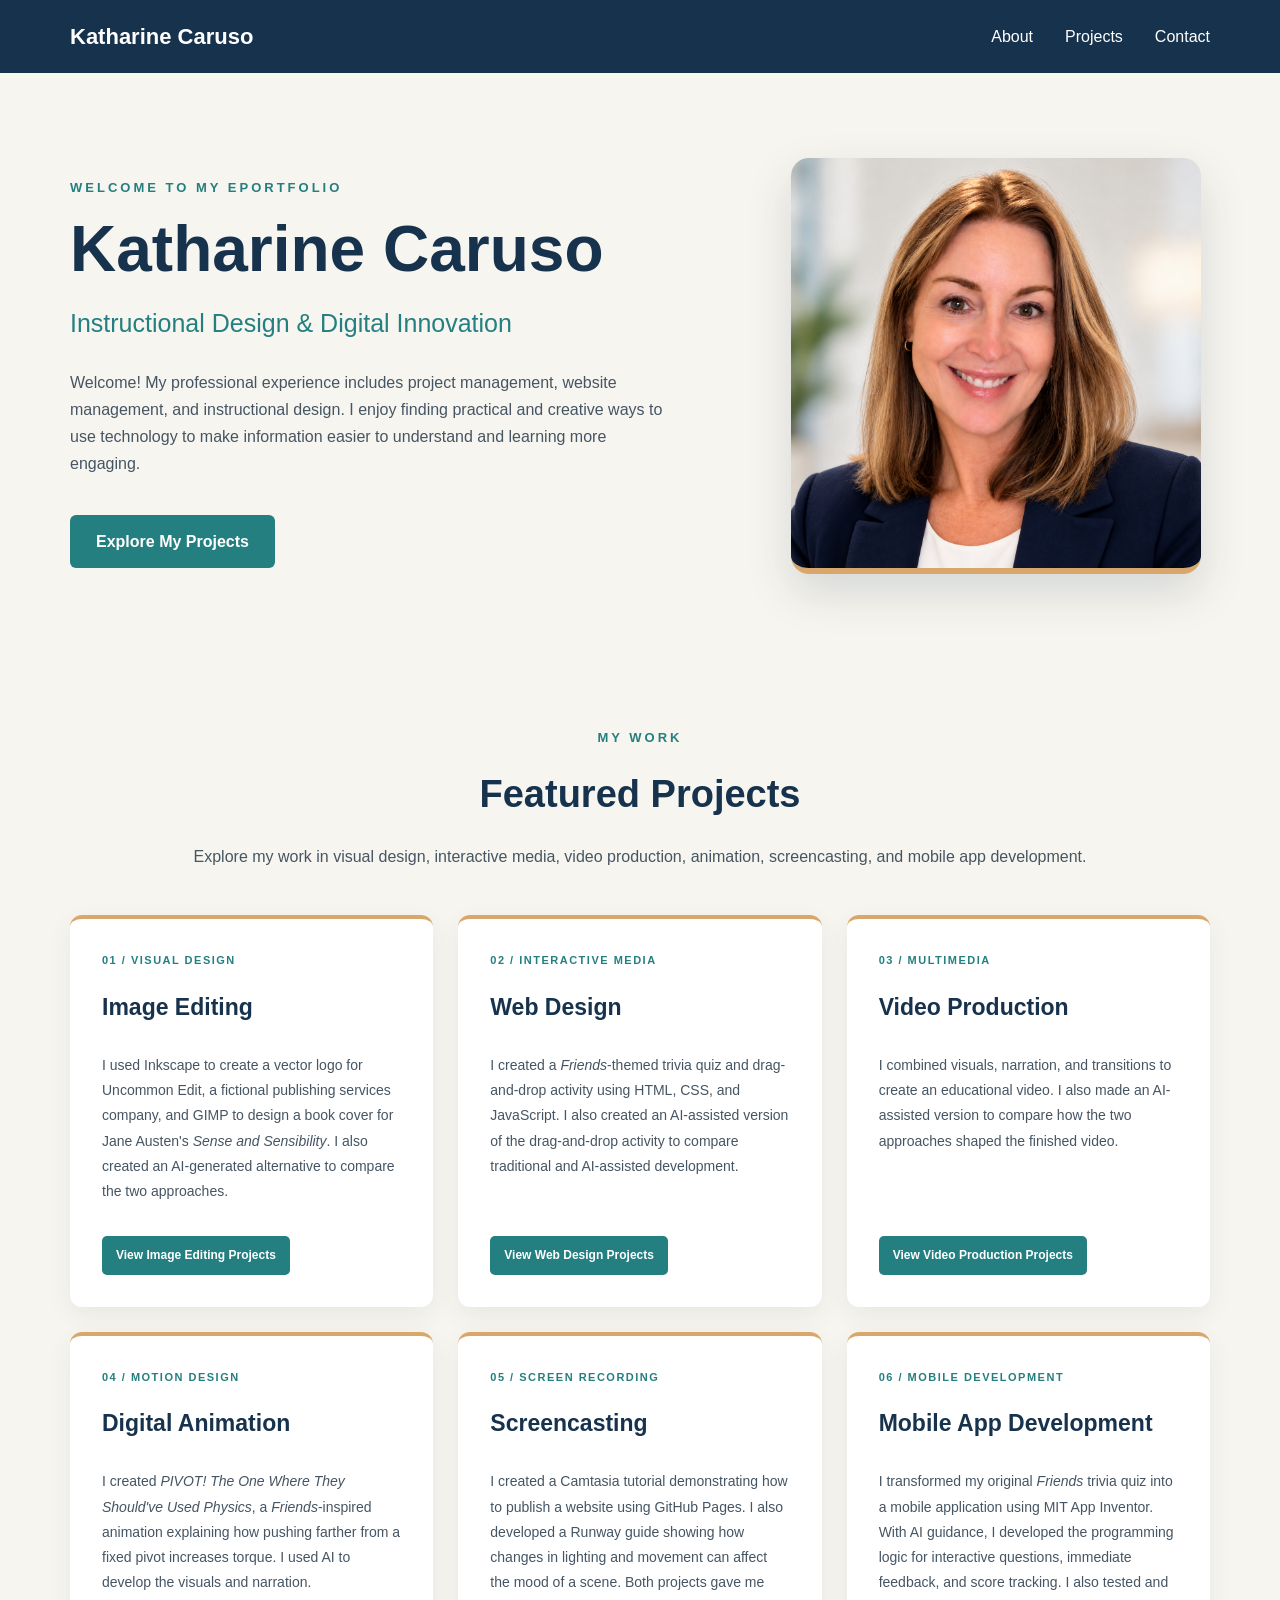
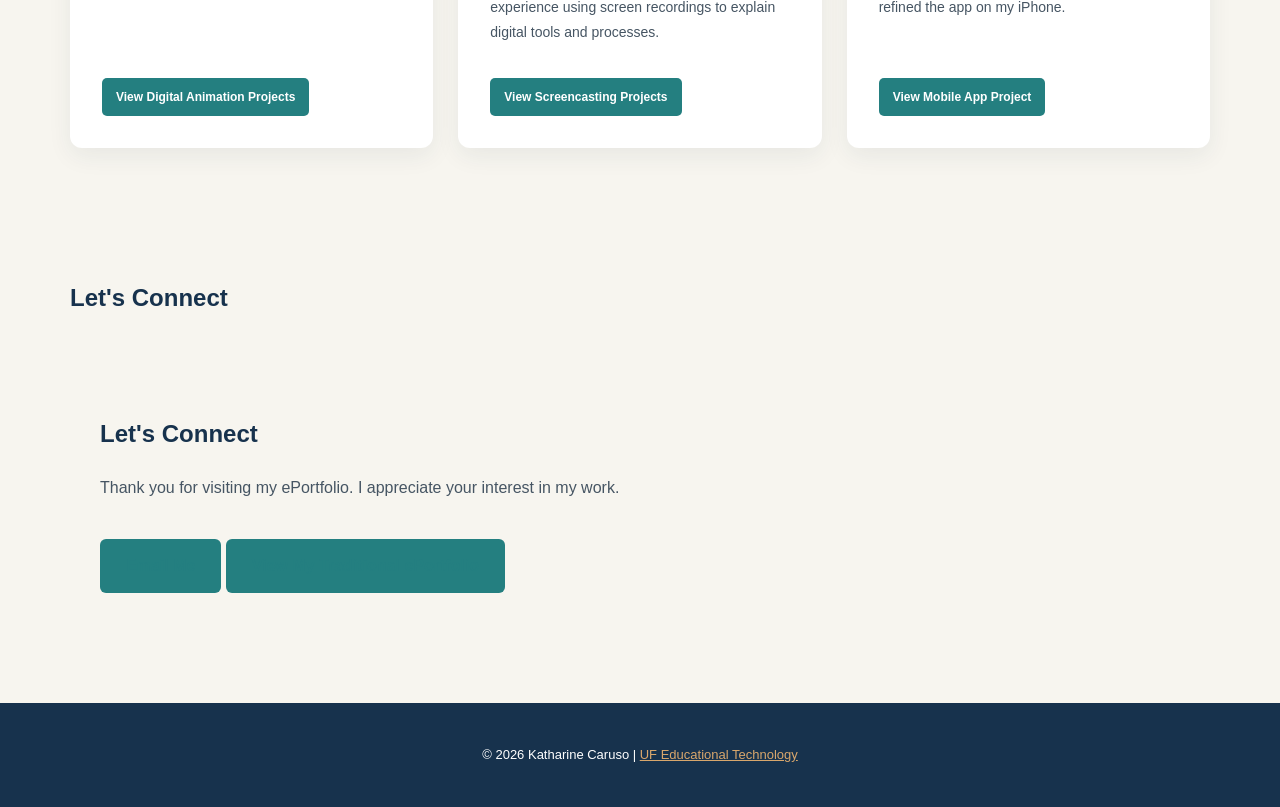
==== commit 2bdca479: "Update index.html" ====
--- a/index.html
+++ b/index.html
@@ -194,16 +194,27 @@
         <section class="contact" id="contact">
             <h2>Let's Connect</h2>
             <p>
-                Thank you for visiting my ePortfolio.
-                I appreciate your interest in my work.
-            </p>
-            <p>
-                <a href="mailto:katharinecaruso@ufl.edu">Email me</a>
-            </p>
-            <p>
-                <a href="../index.html">View My Traditional ePortfolio</a>
-            </p>
-        </section>
+              
+<section class="contact" id="contact">
+    <h2>Let's Connect</h2>
+    <p>
+        Thank you for visiting my ePortfolio.
+        I appreciate your interest in my work.
+    </p>
+
+    <div class="contact-buttons">
+        <a class="primary-button"
+           href="mailto:katharinecaruso@ufl.edu">
+            Email Me
+        </a>
+
+        <a class="primary-button"
+           href="../index.html">
+            View My Traditional ePortfolio
+        </a>
+    </div>
+</section>
+
     </main>
 
     <footer class="site-footer">
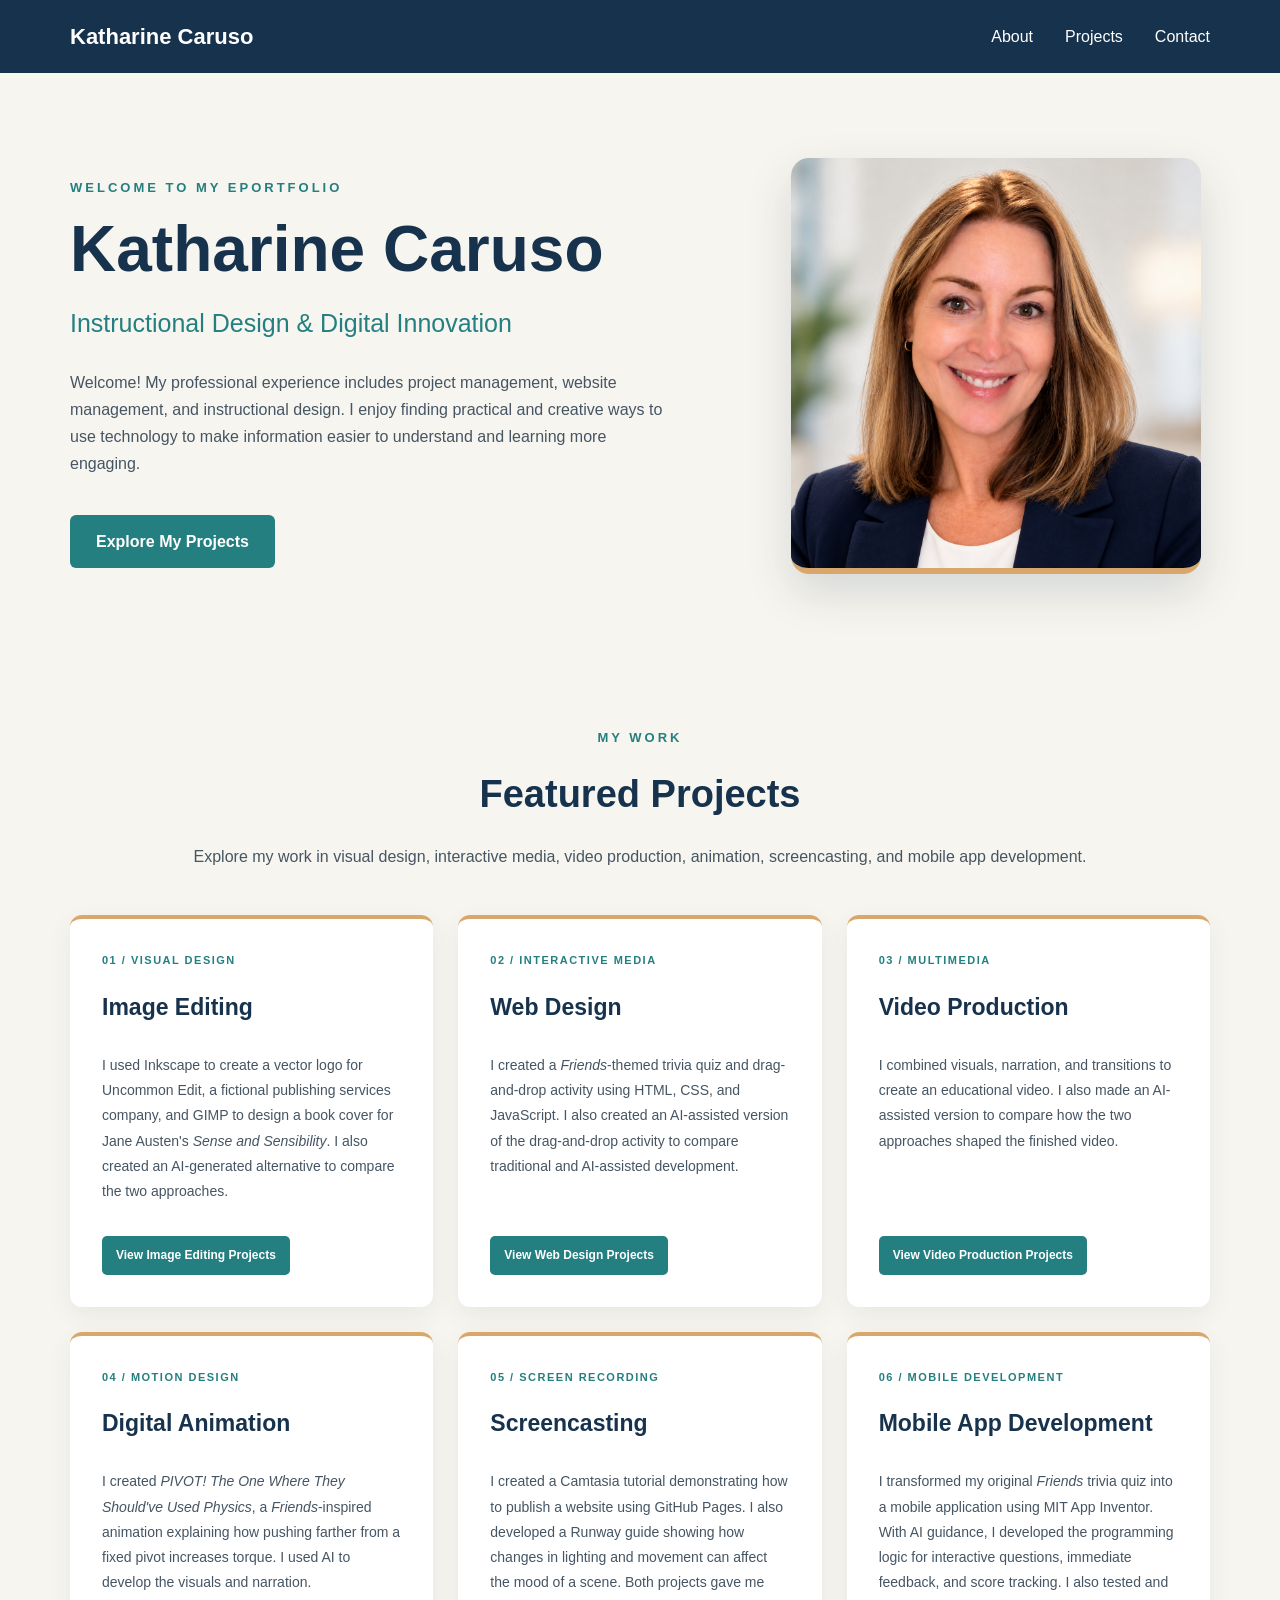
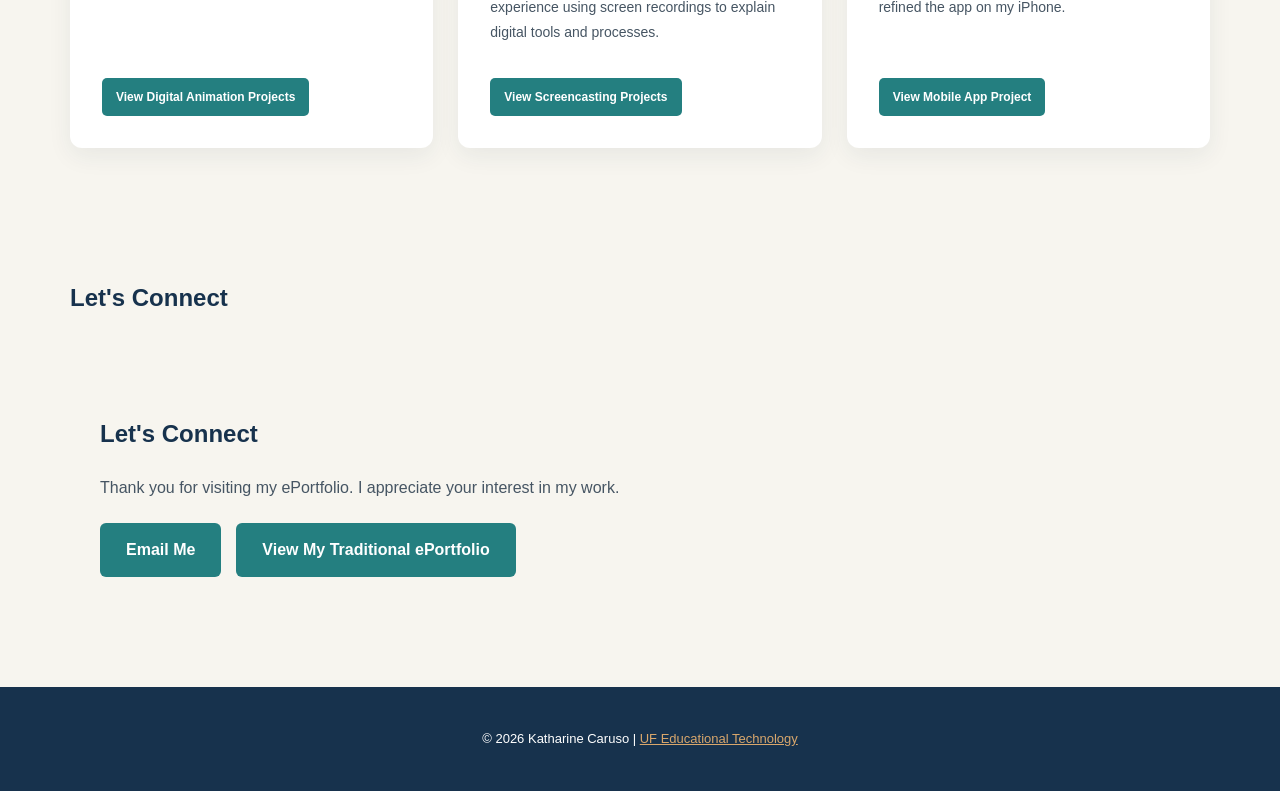
==== commit 584bfb85: "Update index.html" ====
--- a/index.html
+++ b/index.html
@@ -22,10 +22,17 @@
             padding-top: 18px;
         }
 
-        #contact a {
-            color: var(--teal);
-            overflow-wrap: anywhere;
-        }
+       #contact .contact-buttons {
+    display: flex;
+    flex-wrap: wrap;
+    gap: 15px;
+    margin-top: 22px;
+}
+
+#contact .primary-button {
+    color: #FFFFFF;
+    margin-top: 0;
+}
 
         .site-footer a:link,
         .site-footer a:visited {
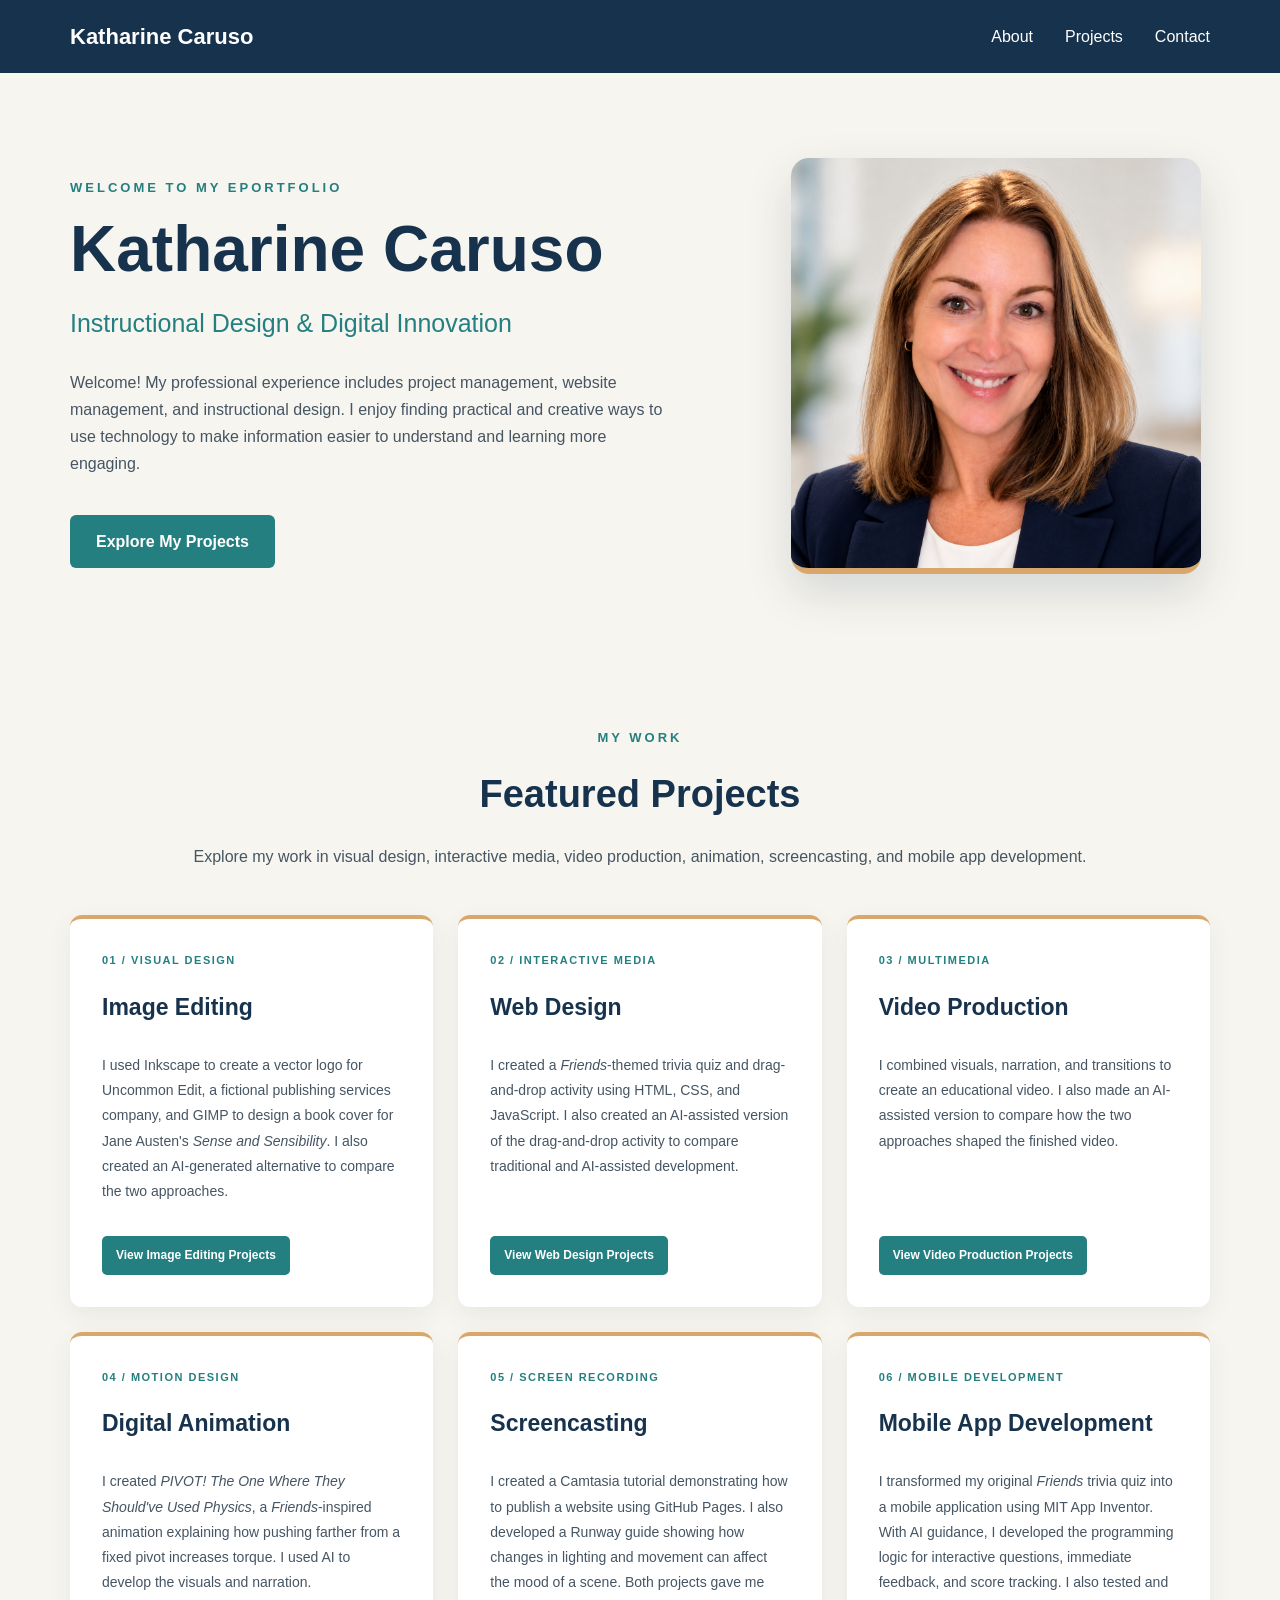
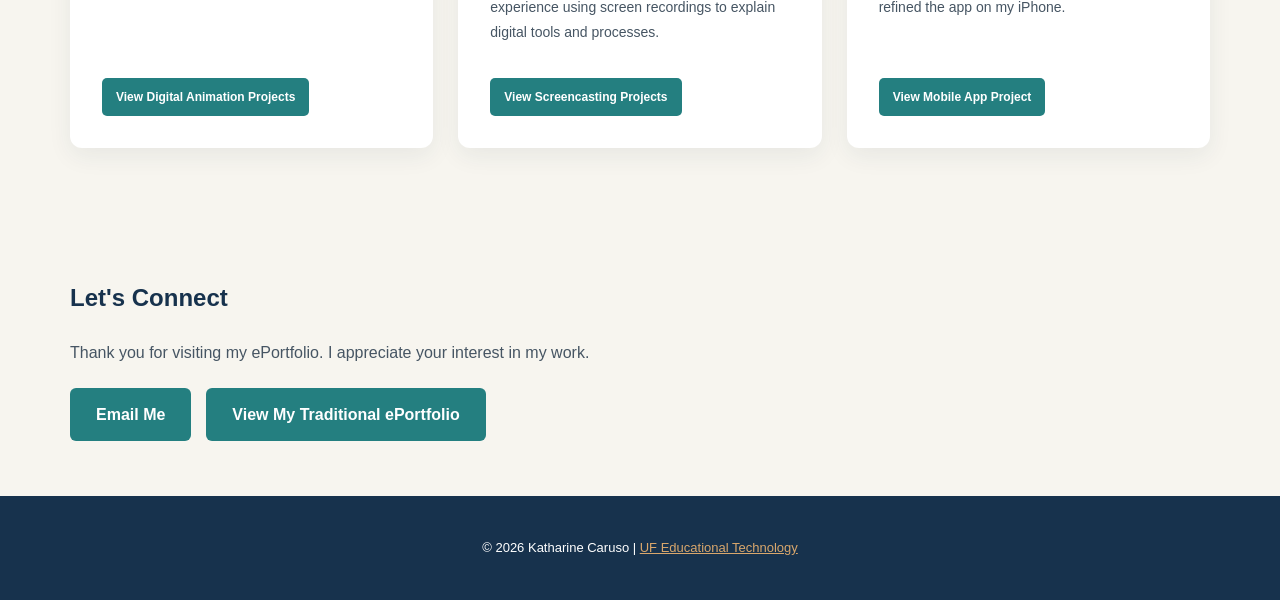
==== commit a56345ce: "Update homepage contact links to buttons" ====
--- a/index.html
+++ b/index.html
@@ -202,9 +202,6 @@
             <h2>Let's Connect</h2>
             <p>
               
-<section class="contact" id="contact">
-    <h2>Let's Connect</h2>
-    <p>
         Thank you for visiting my ePortfolio.
         I appreciate your interest in my work.
     </p>
